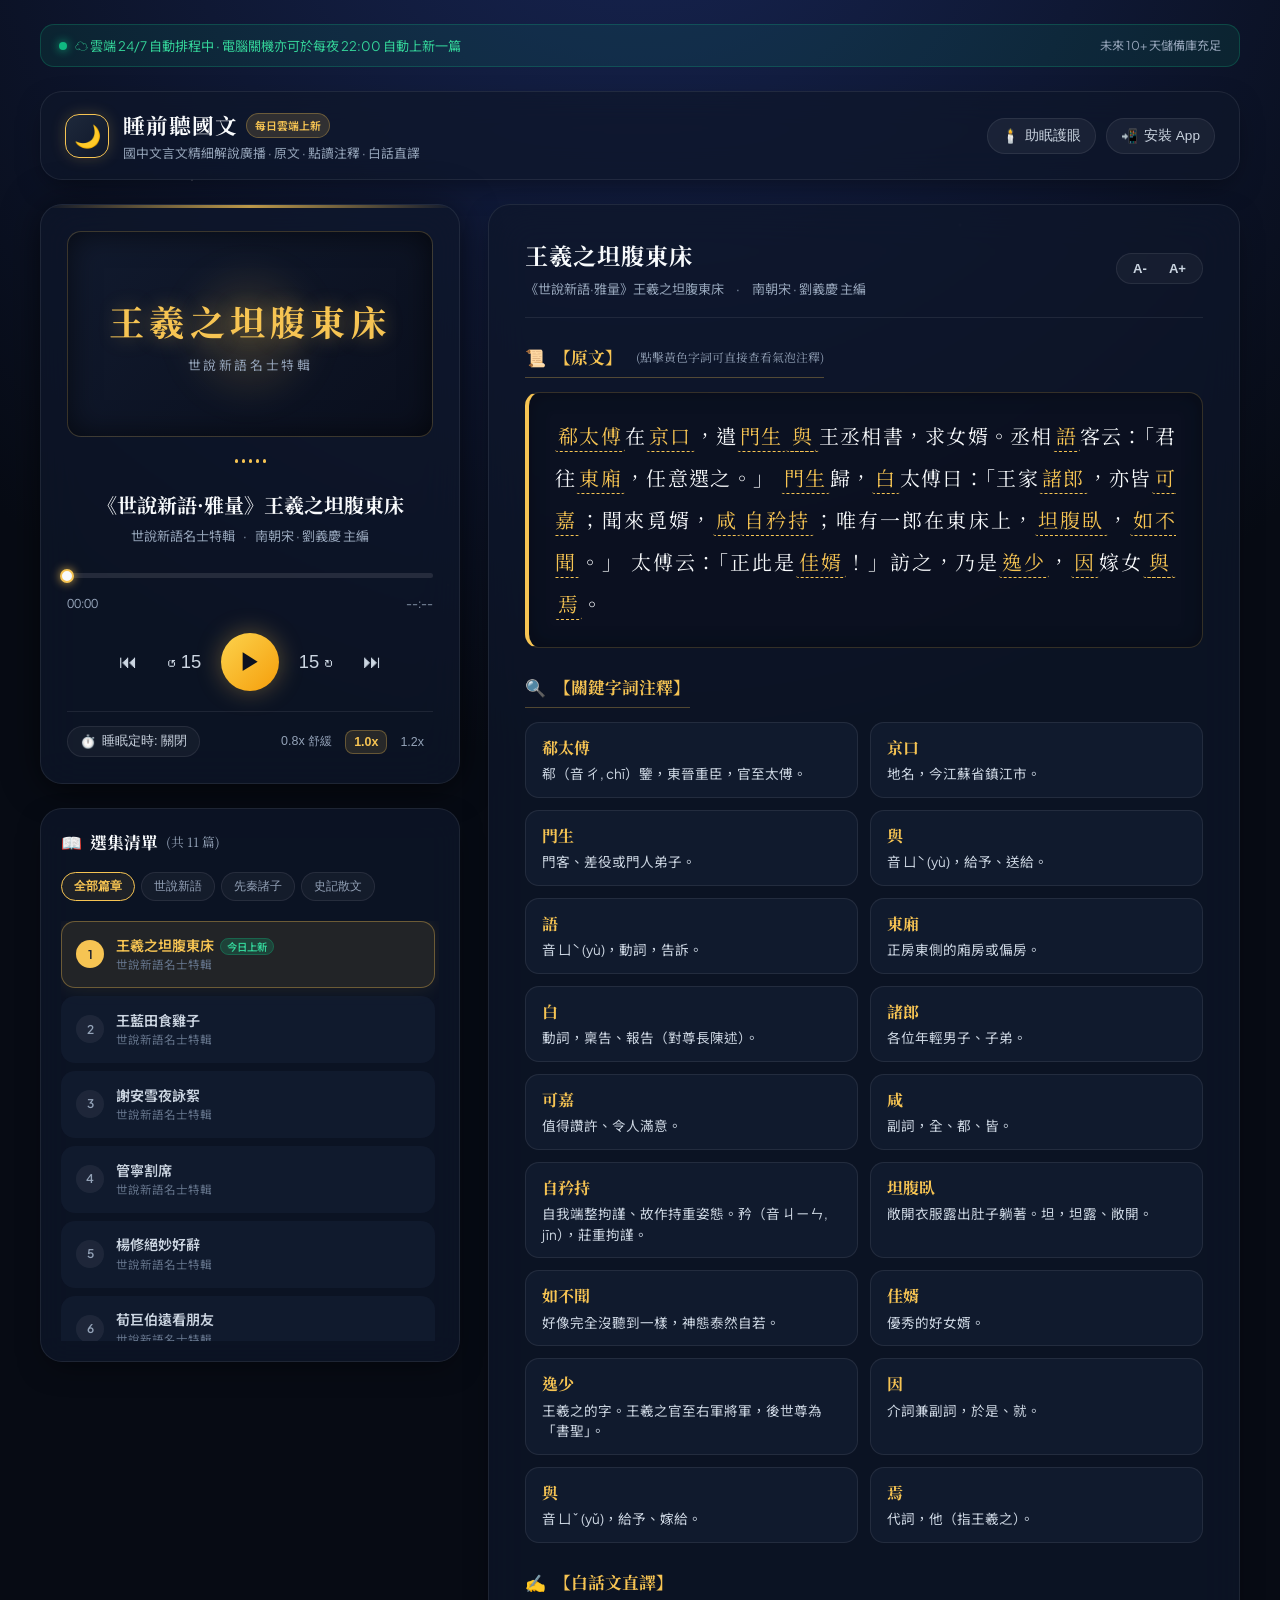
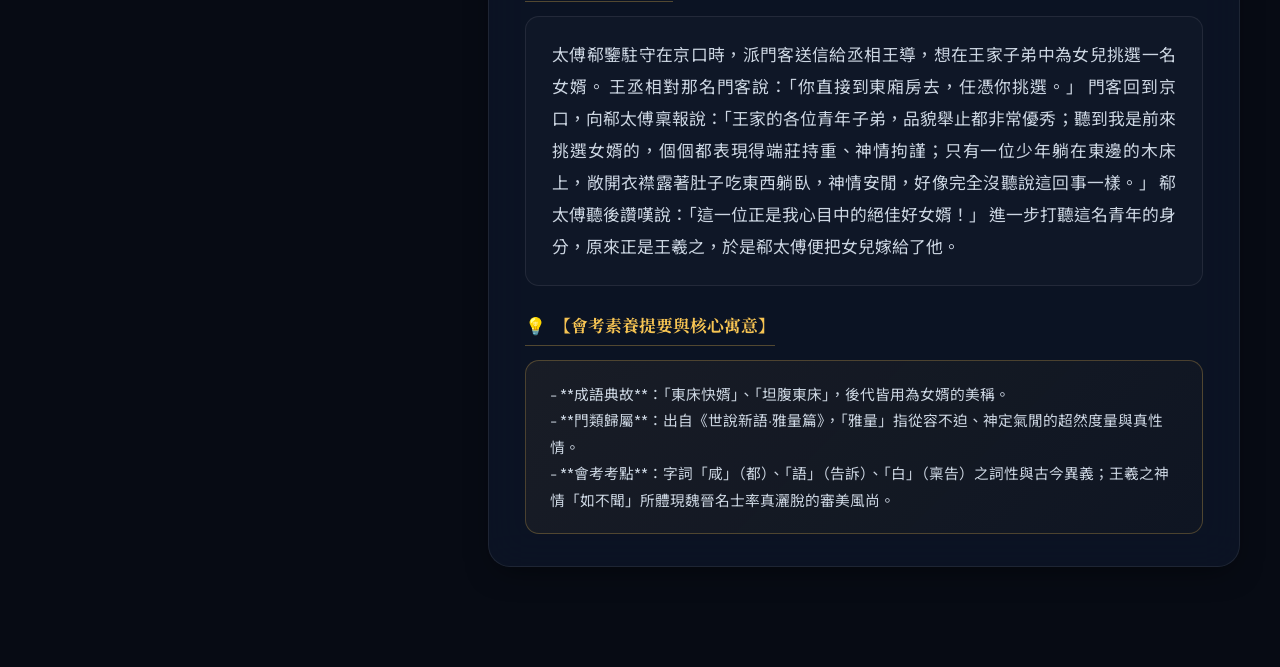
==== web/index.html @ 639557a7 "🌙 Initial release: 國中會考文言文睡眠廣播系統 (雲端每日自動更新 + 護眼網頁播放器)" ====
<!DOCTYPE html>
<html lang="zh-TW">
<head>
  <meta charset="UTF-8">
  <meta name="viewport" content="width=device-width, initial-scale=1.0, maximum-scale=1.0, user-scalable=no">
  <title>國中會考文言文睡眠廣播 | 每日雲端更新 · 逐篇白話直譯</title>
  <meta name="description" content="專為國中會考學生設計的文言文睡前聆聽平台，每日雲端定時自動上新一篇，逐篇客觀解讀世說新語與先秦諸子原文、字詞釋義與白話文直譯，具備睡眠定時器與夜間護眼模式。">
  
  <!-- PWA Manifest & Web App Meta -->
  <link rel="manifest" href="manifest.json">
  <meta name="theme-color" content="#070b14">
  <meta name="mobile-web-app-capable" content="yes">
  <meta name="apple-mobile-web-app-capable" content="yes">
  <meta name="apple-mobile-web-app-status-bar-style" content="black-translucent">
  <meta name="apple-mobile-web-app-title" content="睡前聽國文">
  <link rel="apple-touch-icon" href="assets/icon-192.png">

  <!-- 引入 Google Fonts (古典襯線思源宋體 + 現代清晰無襯線字體) -->
  <link rel="preconnect" href="https://fonts.googleapis.com">
  <link rel="preconnect" href="https://fonts.gstatic.com" crossorigin>
  <link href="https://fonts.googleapis.com/css2?family=Noto+Serif+TC:wght@500;700;900&family=Plus+Jakarta+Sans:wght@400;500;600;700&family=Noto+Sans+TC:wght@400;500;700&display=swap" rel="stylesheet">

  <link rel="stylesheet" href="styles.css">

  <!-- LINE 內嵌防呆與 Standalone 即刻判定腳本 -->
  <script>
    (function() {
      try {
        var ua = (navigator.userAgent || '').toLowerCase();
        if (ua.indexOf('line') > -1 && window.location.search.indexOf('openExternalBrowser=1') === -1) {
          var sep = window.location.href.indexOf('?') > -1 ? '&' : '?';
          window.location.href = window.location.href + sep + 'openExternalBrowser=1';
        }
        var isPWA = (window.matchMedia && (
                        window.matchMedia('(display-mode: standalone)').matches ||
                        window.matchMedia('(display-mode: fullscreen)').matches ||
                        window.matchMedia('(display-mode: minimal-ui)').matches
                    )) ||
                    window.navigator.standalone === true ||
                    window.location.search.indexOf('source=pwa') !== -1 ||
                    localStorage.getItem('sleep_classics_pwa_installed') === 'true';

        if (isPWA) {
          document.documentElement.classList.add('is-pwa-standalone');
        }
      } catch (e) {}

      // Service Worker 註冊與更新
      if ('serviceWorker' in navigator) {
        window.addEventListener('load', function() {
          navigator.serviceWorker.register('sw.js?v=101').then(function(reg) {
            if (typeof reg.update === 'function') reg.update();
          }).catch(function(err) {
            console.warn('SW register error:', err);
          });
        });
      }
    })();
  </script>
</head>
<body>

  <!-- 助眠星空背景微光 -->
  <div class="ambient-stars" id="ambientStars"></div>

  <!-- 主容器 -->
  <div class="app-container">
    
    <!-- 雲端排程自動更新狀態橫幅 -->
    <div class="cloud-status-banner">
      <div class="cloud-status-left">
        <span class="pulse-dot"></span>
        <span id="cloudStatusText">☁️ 雲端 24/7 自動排程中 · 電腦關機亦可於每夜 22:00 自動上新一篇</span>
      </div>
      <div class="cloud-status-right" id="cloudBufferText">
        未來 10+ 天儲備庫充足
      </div>
    </div>

    <!-- 頂部 Header -->
    <header class="header-bar">
      <div class="brand-wrapper">
        <div class="brand-icon">🌙</div>
        <div>
          <h1 class="brand-title">
            睡前聽國文
            <span class="brand-badge">每日雲端上新</span>
          </h1>
          <p class="brand-subtitle">國中文言文精細解說廣播 · 原文 · 點讀注釋 · 白話直譯</p>
        </div>
      </div>

      <div class="header-actions">
        <!-- OLED 純黑護眼模式切換 -->
        <button class="btn-action" id="btnToggleOled" title="開啟/關閉極致護眼睡眠模式（零藍光深邃黑）">
          <span id="oledIcon">🕯️</span>
          <span id="oledText">助眠護眼</span>
        </button>

        <!-- PWA 安裝按鈕 -->
        <button class="btn-action" id="btnInstallPwa" onclick="triggerPWAInstall()" title="安裝為手機/桌面 App">
          <span>📲</span>
          <span>安裝 App</span>
        </button>
      </div>
    </header>

    <!-- 主版面 Layout -->
    <main class="main-layout">

      <!-- 左側欄：核心播放器與篇章清單 -->
      <section class="left-panel">
        
        <!-- 播放器卡片 -->
        <div class="player-card" id="mainPlayerCard">
          <!-- 封面卡片 -->
          <div class="track-art-box">
            <div class="track-art-halo"></div>
            <div class="track-art-chinese" id="playerCoverText">世說新語</div>
            <div class="track-art-sub" id="playerCoverSub">CLASSICAL BROADCAST</div>
          </div>

          <!-- 音訊頻譜波形動畫 -->
          <div class="live-visualizer-bar" id="liveVisualizer">
            <div class="viz-stick"></div>
            <div class="viz-stick"></div>
            <div class="viz-stick"></div>
            <div class="viz-stick"></div>
            <div class="viz-stick"></div>
          </div>

          <!-- 曲目名稱與出處 -->
          <div class="track-info-header">
            <h2 class="track-current-title" id="playerTrackTitle">載入中...</h2>
            <div class="track-current-meta">
              <span id="playerTrackCategory">國中會考文言文</span>
              <span>·</span>
              <span id="playerTrackAuthor">經典解讀</span>
            </div>
          </div>

          <!-- 進度條 -->
          <div class="progress-container">
            <div class="progress-slider-wrapper" id="progressWrapper">
              <div class="progress-track">
                <div class="progress-fill" id="progressFill"></div>
              </div>
              <div class="progress-thumb" id="progressThumb"></div>
            </div>
            <div class="progress-time-row">
              <span id="timeCurrent">00:00</span>
              <span id="timeDuration">--:--</span>
            </div>
          </div>

          <!-- 播放控制按鈕 -->
          <div class="player-controls-row">
            <!-- 上一首 -->
            <button class="ctrl-btn" id="btnPrev" title="上一篇章">⏮</button>
            <!-- 快退 15 秒 -->
            <button class="ctrl-btn" id="btnRewind" title="倒退 15 秒">↺ 15</button>
            <!-- 播放 / 暫停 -->
            <button class="ctrl-btn btn-play-pause" id="btnPlayPause" title="播放 / 暫停">▶</button>
            <!-- 快進 15 秒 -->
            <button class="ctrl-btn" id="btnForward" title="前進 15 秒">15 ↻</button>
            <!-- 下一首 -->
            <button class="ctrl-btn" id="btnNext" title="下一篇章">⏭</button>
          </div>

          <!-- 輔助設定列：睡眠定時器與倍速切換 -->
          <div class="player-aux-bar">
            <!-- 睡眠定時器按鈕 -->
            <button class="timer-chip" id="btnOpenSleepTimer" title="設定睡眠自動關閉定時器">
              <span>⏱️</span>
              <span id="sleepTimerBadgeText">睡眠定時: 關閉</span>
            </button>

            <!-- 倍速切換 -->
            <div class="speed-selector-group">
              <button class="speed-btn" data-speed="0.8">0.8x 舒緩</button>
              <button class="speed-btn active" data-speed="1.0">1.0x</button>
              <button class="speed-btn" data-speed="1.2">1.2x</button>
            </div>
          </div>
        </div>

        <!-- 播放清單卡片 -->
        <div class="playlist-card">
          <div class="playlist-header">
            <h3 class="playlist-title">
              <span>📖</span>
              <span>選集清單</span>
              <span style="font-size: 0.8rem; color: var(--text-muted); font-weight: 400;" id="playlistCount"></span>
            </h3>
          </div>

          <!-- 分類標籤切換 -->
          <div class="category-tabs" id="categoryTabs">
            <button class="cat-tab active" data-category="ALL">全部篇章</button>
            <button class="cat-tab" data-category="世說新語名士特輯">世說新語</button>
            <button class="cat-tab" data-category="諸子哲理與寓言特輯">先秦諸子</button>
            <button class="cat-tab" data-category="史記與經典散文特輯">史記散文</button>
          </div>

          <!-- 清單內容列表 -->
          <div class="playlist-items" id="playlistItems">
            <!-- 由 JavaScript 動態渲染 -->
          </div>
        </div>

      </section>

      <!-- 右側欄：文言文圖文對照與逐篇解析區 -->
      <section class="right-panel">
        
        <article class="reading-card">
          <!-- 閱讀工具列 -->
          <div class="reading-toolbar">
            <div class="reading-title-group">
              <h2 class="reading-chapter-title" id="readingChapterTitle">王羲之坦腹東床</h2>
              <div class="reading-chapter-meta">
                <span id="readingChapterSource">《世說新語·雅量》</span>
                <span>·</span>
                <span id="readingChapterAuthor">劉義慶 主編</span>
              </div>
            </div>

            <!-- 字體縮放按鈕 -->
            <div class="font-size-controls">
              <button class="btn-font" id="btnFontDec" title="縮小字體">A-</button>
              <button class="btn-font" id="btnFontInc" title="放大字體">A+</button>
            </div>
          </div>

          <!-- 內容區 1：原文 (古典大字排版 + 點詞即時浮動注釋) -->
          <div class="section-block">
            <div class="section-label">
              <span>📜</span>
              <span>【原文】</span>
              <small style="font-size: 0.74rem; color: var(--text-muted); margin-left: 6px; font-weight: normal;">(點擊黃色字詞可直接查看氣泡注釋)</small>
            </div>
            <div class="original-box" id="originalBoxContainer">
              <p class="original-text-content" id="readingOriginalText">
                載入原文中...
              </p>
              <!-- 懸浮注釋氣泡 -->
              <div class="word-popover" id="wordPopover">
                <div class="popover-term" id="popoverTerm">詞彙</div>
                <div class="popover-note" id="popoverNote">釋義載入中...</div>
              </div>
            </div>
          </div>

          <!-- 內容區 2：關鍵字詞注釋 (卡片網格) -->
          <div class="section-block">
            <div class="section-label">
              <span>🔍</span>
              <span>【關鍵字詞注釋】</span>
            </div>
            <div class="vocab-grid" id="readingVocabGrid">
              <!-- 由 JavaScript 動態生成注釋卡片 -->
            </div>
          </div>

          <!-- 內容區 3：白話文直譯 -->
          <div class="section-block">
            <div class="section-label">
              <span>✍️</span>
              <span>【白話文直譯】</span>
            </div>
            <div class="translation-box">
              <p class="translation-text" id="readingTranslationText">
                載入直譯中...
              </p>
            </div>
          </div>

          <!-- 內容區 4：會考素養提要與核心寓意 -->
          <div class="section-block">
            <div class="section-label">
              <span>💡</span>
              <span>【會考素養提要與核心寓意】</span>
            </div>
            <div class="exam-points-box">
              <p class="exam-points-text" id="readingExamPointsText">
                載入會考要點中...
              </p>
            </div>
          </div>

        </article>

      </section>

    </main>

  </div>

  <!-- 睡眠定時器彈窗 (Sleep Timer Modal) -->
  <div class="modal-overlay" id="sleepTimerModal">
    <div class="modal-dialog">
      <div class="modal-header">
        <h3 class="modal-title">
          <span>🌙</span>
          <span>睡眠關閉定時器</span>
        </h3>
        <button class="modal-close" id="btnCloseSleepTimer">✕</button>
      </div>

      <div class="timer-fade-tip">
        <span>✨</span>
        <span>智慧漸弱：倒數最後 30 秒自動緩慢淡出音量，溫柔伴您入眠不驚醒。</span>
      </div>

      <div class="timer-options-grid">
        <button class="timer-opt-btn" data-minutes="15">
          <span>15 分鐘</span>
          <small style="color: var(--text-muted);">小憩微放鬆</small>
        </button>
        <button class="timer-opt-btn" data-minutes="30">
          <span>30 分鐘</span>
          <small style="color: var(--text-muted);">睡前黃金期</small>
        </button>
        <button class="timer-opt-btn" data-minutes="45">
          <span>45 分鐘</span>
          <small style="color: var(--text-muted);">深度沉浸聽</small>
        </button>
        <button class="timer-opt-btn" data-minutes="60">
          <span>60 分鐘</span>
          <small style="color: var(--text-muted);">整夜安穩眠</small>
        </button>
        <button class="timer-opt-btn" data-minutes="end_of_track" style="grid-column: span 2;">
          <span>播完當前篇章後停止</span>
          <small style="color: var(--text-muted);">聽完本篇自動關閉</small>
        </button>
        <button class="timer-opt-btn" data-minutes="off" style="grid-column: span 2; background: rgba(239, 68, 68, 0.1); border-color: rgba(239, 68, 68, 0.3); color: #f87171;">
          <span>關閉定時器</span>
        </button>
      </div>
    </div>
  </div>

  <!-- 音訊實例 (Audio Engine: preload="none" 節省手機記憶體，點擊時純連網串流) -->
  <audio id="audioEngine" preload="none"></audio>

  <!-- 應用程式邏輯腳本 -->
  <script src="app.js"></script>

</body>
</html>
---- web/styles.css ----
/* ==========================================================================
   國中會考文言文睡眠廣播 - 極致護眼暗夜美學 (Celestial Night Design System)
   聯合 UI / UX 設計師精雕細琢版本：
   - 專為床頭睡前場景優化 (零藍光干擾、超低記憶體佔用、柔和微光)
   - 點詞即時浮動注釋氣泡 (Interactive Word Popover)
   - 動態音訊頻譜波形 (Equalizer Spectrum)
   - 智慧睡眠漸弱控制 (30s Gentle Audio Fade-out)
   ========================================================================== */

:root {
  /* 核心色譜：深邃午夜、靜謐月光金、琥珀柔光 */
  --bg-primary: #070b14;
  --bg-gradient: radial-gradient(circle at 50% -20%, #172554 0%, #070b14 75%);
  --surface-glass: rgba(15, 23, 42, 0.72);
  --surface-card: rgba(22, 33, 56, 0.55);
  --surface-card-hover: rgba(30, 45, 76, 0.75);
  --surface-highlight: rgba(246, 196, 83, 0.08);

  --border-glass: rgba(255, 255, 255, 0.08);
  --border-focus: rgba(246, 196, 83, 0.45);
  
  --accent-gold: #f6c453;
  --accent-gold-hover: #fde047;
  --accent-gold-glow: rgba(246, 196, 83, 0.35);
  --accent-amber: #f59e0b;
  --accent-emerald: #10b981;
  --accent-cyan: #38bdf8;
  
  --text-main: #f8fafc;
  --text-secondary: #cbd5e1;
  --text-muted: #94a3b8;
  --text-dark: #64748b;

  --font-serif: "Noto Serif TC", "Source Han Serif TC", "Songti SC", serif;
  --font-sans: "Plus Jakarta Sans", "Noto Sans TC", system-ui, -apple-system, sans-serif;

  --radius-sm: 8px;
  --radius-md: 14px;
  --radius-lg: 22px;
  --radius-full: 9999px;
  
  --shadow-glow: 0 0 35px rgba(246, 196, 83, 0.2);
  --shadow-card: 0 10px 30px -10px rgba(0, 0, 0, 0.55);
  --transition-smooth: all 0.28s cubic-bezier(0.4, 0, 0.2, 1);
}

/* OLED 極致深邃睡眠暗屏模式 (純黑+微光琥珀，零藍光干擾) */
html.oled-mode {
  --bg-primary: #000000 !important;
  --bg-gradient: #000000 !important;
  --surface-glass: #090909 !important;
  --surface-card: #0d0d0d !important;
  --surface-card-hover: #141414 !important;
  --surface-highlight: rgba(217, 119, 6, 0.12) !important;
  --border-glass: #181818 !important;
  --border-focus: rgba(217, 119, 6, 0.5) !important;
  --accent-gold: #d97706 !important;
  --accent-gold-hover: #b45309 !important;
  --accent-gold-glow: rgba(217, 119, 6, 0.25) !important;
  --text-main: #e2a855 !important;
  --text-secondary: #a37233 !important;
  --text-muted: #785223 !important;
  --text-dark: #4a3417 !important;
  filter: contrast(0.92) brightness(0.85);
}

/* Reset & 基礎設定 */
*, *::before, *::after {
  box-sizing: border-box;
  margin: 0;
  padding: 0;
  -webkit-tap-highlight-color: transparent;
}

body {
  background-color: var(--bg-primary);
  background-image: var(--bg-gradient);
  background-attachment: fixed;
  color: var(--text-secondary);
  font-family: var(--font-sans);
  line-height: 1.6;
  min-height: 100vh;
  overflow-x: hidden;
  position: relative;
  transition: background 0.5s ease, color 0.5s ease;
}

/* 助眠星空微光動態背景 */
.ambient-stars {
  position: fixed;
  inset: 0;
  pointer-events: none;
  z-index: 0;
  background-image: 
    radial-gradient(1.5px 1.5px at 15% 20%, rgba(255, 255, 255, 0.45), transparent),
    radial-gradient(1px 1px at 35% 65%, rgba(246, 196, 83, 0.5), transparent),
    radial-gradient(2px 2px at 75% 25%, rgba(255, 255, 255, 0.55), transparent),
    radial-gradient(1.5px 1.5px at 85% 75%, rgba(56, 189, 248, 0.4), transparent),
    radial-gradient(1px 1px at 50% 40%, rgba(255, 255, 255, 0.3), transparent);
  opacity: 0.75;
  animation: starTwinkle 8s ease-in-out infinite alternate;
}

@keyframes starTwinkle {
  0% { opacity: 0.5; transform: scale(1); }
  50% { opacity: 0.85; transform: scale(1.02); }
  100% { opacity: 0.6; transform: scale(0.99); }
}

/* 應用主容器 */
.app-container {
  position: relative;
  z-index: 1;
  max-width: 1240px;
  margin: 0 auto;
  padding: 24px 20px 100px;
  display: flex;
  flex-direction: column;
  gap: 24px;
}

/* 雲端自動更新狀態橫幅 */
.cloud-status-banner {
  display: flex;
  align-items: center;
  justify-content: space-between;
  padding: 10px 18px;
  background: rgba(16, 185, 129, 0.1);
  border: 1px solid rgba(16, 185, 129, 0.25);
  border-radius: var(--radius-md);
  font-size: 0.82rem;
  color: #34d399;
}

.cloud-status-left {
  display: flex;
  align-items: center;
  gap: 8px;
}

.pulse-dot {
  width: 8px;
  height: 8px;
  border-radius: 50%;
  background: #10b981;
  box-shadow: 0 0 10px #10b981;
  animation: pulseDot 2s infinite;
}

@keyframes pulseDot {
  0%, 100% { opacity: 1; transform: scale(1); }
  50% { opacity: 0.4; transform: scale(0.85); }
}

.cloud-status-right {
  font-size: 0.76rem;
  color: var(--text-muted);
}

/* 頂部導航欄 (Header) */
.header-bar {
  display: flex;
  align-items: center;
  justify-content: space-between;
  padding: 16px 24px;
  background: var(--surface-glass);
  backdrop-filter: blur(16px);
  -webkit-backdrop-filter: blur(16px);
  border: 1px solid var(--border-glass);
  border-radius: var(--radius-lg);
  box-shadow: var(--shadow-card);
}

.brand-wrapper {
  display: flex;
  align-items: center;
  gap: 14px;
}

.brand-icon {
  width: 44px;
  height: 44px;
  border-radius: var(--radius-md);
  background: linear-gradient(135deg, #1e293b, #0f172a);
  border: 1.5px solid var(--accent-gold);
  display: flex;
  align-items: center;
  justify-content: center;
  color: var(--accent-gold);
  font-size: 22px;
  box-shadow: 0 0 15px rgba(246, 196, 83, 0.2);
}

.brand-title {
  font-family: var(--font-serif);
  font-size: 1.35rem;
  font-weight: 700;
  color: var(--text-main);
  letter-spacing: 0.05em;
  display: flex;
  align-items: center;
  gap: 8px;
}

.brand-badge {
  font-size: 0.68rem;
  padding: 3px 8px;
  background: rgba(246, 196, 83, 0.15);
  border: 1px solid rgba(246, 196, 83, 0.3);
  color: var(--accent-gold);
  border-radius: var(--radius-full);
  font-family: var(--font-sans);
  font-weight: 600;
  letter-spacing: 0;
}

.brand-subtitle {
  font-size: 0.8rem;
  color: var(--text-muted);
}

.header-actions {
  display: flex;
  align-items: center;
  gap: 10px;
}

/* 通用按鈕樣式 */
.btn-action {
  background: rgba(255, 255, 255, 0.05);
  border: 1px solid var(--border-glass);
  color: var(--text-secondary);
  padding: 8px 14px;
  border-radius: var(--radius-full);
  font-size: 0.85rem;
  cursor: pointer;
  display: inline-flex;
  align-items: center;
  gap: 6px;
  transition: var(--transition-smooth);
}

.btn-action:hover {
  background: rgba(255, 255, 255, 0.1);
  color: var(--text-main);
  border-color: var(--border-focus);
}

.btn-action.active {
  background: var(--surface-highlight);
  border-color: var(--accent-gold);
  color: var(--accent-gold);
}

/* ==========================================================================
   主要版面結構 (Grid Layout)
   ========================================================================== */
.main-layout {
  display: grid;
  grid-template-columns: 420px 1fr;
  gap: 28px;
  align-items: start;
}

@media (max-width: 980px) {
  .main-layout {
    grid-template-columns: 1fr;
  }
}

/* 左側欄：播放器與清單控制器 */
.left-panel {
  display: flex;
  flex-direction: column;
  gap: 24px;
  position: sticky;
  top: 24px;
}

/* ==========================================================================
   核心播放器卡片 (Player Card)
   ========================================================================== */
.player-card {
  background: var(--surface-glass);
  backdrop-filter: blur(20px);
  -webkit-backdrop-filter: blur(20px);
  border: 1px solid var(--border-glass);
  border-radius: var(--radius-lg);
  padding: 26px;
  box-shadow: var(--shadow-card), 0 0 40px rgba(0, 0, 0, 0.4);
  display: flex;
  flex-direction: column;
  gap: 20px;
  position: relative;
  overflow: hidden;
}

.player-card::before {
  content: "";
  position: absolute;
  top: 0;
  left: 0;
  right: 0;
  height: 3px;
  background: linear-gradient(90deg, transparent, var(--accent-gold), transparent);
  opacity: 0.75;
}

/* 專輯封面 / 篇章古典印章展現 */
.track-art-box {
  width: 100%;
  aspect-ratio: 16 / 9;
  border-radius: var(--radius-md);
  background: linear-gradient(135deg, #111a2e, #0a0f1d);
  border: 1px solid rgba(246, 196, 83, 0.2);
  display: flex;
  flex-direction: column;
  align-items: center;
  justify-content: center;
  position: relative;
  overflow: hidden;
  box-shadow: inset 0 0 30px rgba(0, 0, 0, 0.6);
}

.track-art-chinese {
  font-family: var(--font-serif);
  font-size: 2.2rem;
  font-weight: 700;
  color: var(--accent-gold);
  letter-spacing: 0.15em;
  text-shadow: 0 0 20px rgba(246, 196, 83, 0.4);
  z-index: 2;
  transition: transform 0.4s ease;
}

.track-art-sub {
  font-size: 0.8rem;
  color: var(--text-muted);
  letter-spacing: 0.2em;
  margin-top: 6px;
  z-index: 2;
}

.track-art-halo {
  position: absolute;
  width: 150px;
  height: 150px;
  border-radius: 50%;
  background: radial-gradient(circle, rgba(246, 196, 83, 0.2) 0%, transparent 70%);
  filter: blur(15px);
  z-index: 1;
  animation: pulseGlow 4s ease-in-out infinite alternate;
}

@keyframes pulseGlow {
  0% { transform: scale(0.9); opacity: 0.4; }
  100% { transform: scale(1.3); opacity: 0.8; }
}

/* 篇章即時音訊頻譜條 (Equalizer Waves) */
.live-visualizer-bar {
  display: flex;
  align-items: center;
  justify-content: center;
  gap: 4px;
  height: 20px;
  margin-top: -6px;
}

.viz-stick {
  width: 3px;
  background: var(--accent-gold);
  border-radius: 2px;
  height: 4px;
  transition: height 0.15s ease;
}

.is-playing .viz-stick:nth-child(1) { animation: vizDance 0.8s infinite alternate 0.1s; }
.is-playing .viz-stick:nth-child(2) { animation: vizDance 0.6s infinite alternate 0.3s; }
.is-playing .viz-stick:nth-child(3) { animation: vizDance 0.9s infinite alternate 0.2s; }
.is-playing .viz-stick:nth-child(4) { animation: vizDance 0.7s infinite alternate 0.4s; }
.is-playing .viz-stick:nth-child(5) { animation: vizDance 1.0s infinite alternate 0.15s; }

@keyframes vizDance {
  0% { height: 4px; }
  100% { height: 18px; }
}

/* 曲目資訊 */
.track-info-header {
  text-align: center;
}

.track-current-title {
  font-family: var(--font-serif);
  font-size: 1.25rem;
  font-weight: 700;
  color: var(--text-main);
  line-height: 1.4;
  margin-bottom: 6px;
}

.track-current-meta {
  font-size: 0.82rem;
  color: var(--text-muted);
  display: flex;
  align-items: center;
  justify-content: center;
  gap: 8px;
}

/* 進度條與時間 */
.progress-container {
  display: flex;
  flex-direction: column;
  gap: 8px;
}

.progress-slider-wrapper {
  position: relative;
  width: 100%;
  height: 20px;
  display: flex;
  align-items: center;
  cursor: pointer;
}

.progress-track {
  width: 100%;
  height: 5px;
  background: rgba(255, 255, 255, 0.1);
  border-radius: var(--radius-full);
  position: relative;
  overflow: hidden;
}

.progress-fill {
  position: absolute;
  left: 0;
  top: 0;
  bottom: 0;
  width: 0%;
  background: linear-gradient(90deg, #eab308, var(--accent-gold));
  border-radius: var(--radius-full);
  box-shadow: 0 0 10px rgba(246, 196, 83, 0.5);
  transition: width 0.1s linear;
}

.progress-thumb {
  position: absolute;
  top: 50%;
  left: 0%;
  width: 14px;
  height: 14px;
  border-radius: 50%;
  background: var(--text-main);
  border: 2px solid var(--accent-gold);
  transform: translate(-50%, -50%);
  box-shadow: 0 0 10px rgba(246, 196, 83, 0.8);
  pointer-events: none;
  transition: left 0.1s linear;
}

.progress-time-row {
  display: flex;
  justify-content: space-between;
  font-size: 0.76rem;
  color: var(--text-muted);
  font-variant-numeric: tabular-nums;
}

/* 核心控制器按鈕區 */
.player-controls-row {
  display: flex;
  align-items: center;
  justify-content: center;
  gap: 18px;
}

.ctrl-btn {
  background: transparent;
  border: none;
  color: var(--text-secondary);
  font-size: 1.15rem;
  cursor: pointer;
  display: flex;
  align-items: center;
  justify-content: center;
  width: 38px;
  height: 38px;
  border-radius: 50%;
  transition: var(--transition-smooth);
}

.ctrl-btn:hover {
  color: var(--text-main);
  background: rgba(255, 255, 255, 0.08);
}

.btn-play-pause {
  width: 58px;
  height: 58px;
  border-radius: 50%;
  background: linear-gradient(135deg, #fcd34d, #f59e0b);
  color: #0b1120 !important;
  font-size: 1.45rem;
  box-shadow: 0 0 25px rgba(246, 196, 83, 0.35);
  transition: var(--transition-smooth);
}

.btn-play-pause:hover {
  transform: scale(1.06);
  box-shadow: 0 0 35px rgba(246, 196, 83, 0.55);
}

.btn-play-pause:active {
  transform: scale(0.96);
}

/* 輔助控制列：睡眠定時器 & 倍速設定 */
.player-aux-bar {
  display: flex;
  align-items: center;
  justify-content: space-between;
  padding-top: 14px;
  border-top: 1px solid var(--border-glass);
}

.timer-chip {
  display: inline-flex;
  align-items: center;
  gap: 6px;
  padding: 6px 12px;
  border-radius: var(--radius-full);
  background: rgba(255, 255, 255, 0.04);
  border: 1px solid var(--border-glass);
  font-size: 0.8rem;
  color: var(--text-secondary);
  cursor: pointer;
  transition: var(--transition-smooth);
}

.timer-chip:hover {
  background: rgba(246, 196, 83, 0.1);
  border-color: var(--accent-gold);
  color: var(--accent-gold);
}

.timer-chip.active {
  background: rgba(246, 196, 83, 0.18);
  border-color: var(--accent-gold);
  color: var(--accent-gold);
  font-weight: 600;
  box-shadow: 0 0 15px rgba(246, 196, 83, 0.25);
}

.speed-selector-group {
  display: flex;
  align-items: center;
  gap: 4px;
}

.speed-btn {
  background: transparent;
  border: 1px solid transparent;
  color: var(--text-muted);
  font-size: 0.78rem;
  padding: 4px 8px;
  border-radius: var(--radius-sm);
  cursor: pointer;
  transition: var(--transition-smooth);
}

.speed-btn:hover {
  color: var(--text-main);
  background: rgba(255, 255, 255, 0.06);
}

.speed-btn.active {
  color: var(--accent-gold);
  background: rgba(246, 196, 83, 0.12);
  border-color: rgba(246, 196, 83, 0.3);
  font-weight: 600;
}

/* ==========================================================================
   播放清單卡片 (Playlist Card)
   ========================================================================== */
.playlist-card {
  background: var(--surface-glass);
  backdrop-filter: blur(16px);
  -webkit-backdrop-filter: blur(16px);
  border: 1px solid var(--border-glass);
  border-radius: var(--radius-lg);
  padding: 20px;
  box-shadow: var(--shadow-card);
  display: flex;
  flex-direction: column;
  gap: 16px;
}

.playlist-header {
  display: flex;
  align-items: center;
  justify-content: space-between;
}

.playlist-title {
  font-family: var(--font-serif);
  font-size: 1.05rem;
  font-weight: 700;
  color: var(--text-main);
  display: flex;
  align-items: center;
  gap: 8px;
}

.category-tabs {
  display: flex;
  gap: 6px;
  overflow-x: auto;
  padding-bottom: 4px;
}

.cat-tab {
  padding: 5px 12px;
  border-radius: var(--radius-full);
  background: rgba(255, 255, 255, 0.04);
  border: 1px solid var(--border-glass);
  color: var(--text-muted);
  font-size: 0.76rem;
  cursor: pointer;
  white-space: nowrap;
  transition: var(--transition-smooth);
}

.cat-tab:hover {
  color: var(--text-secondary);
  background: rgba(255, 255, 255, 0.08);
}

.cat-tab.active {
  background: var(--surface-highlight);
  border-color: var(--accent-gold);
  color: var(--accent-gold);
  font-weight: 600;
}

.playlist-items {
  display: flex;
  flex-direction: column;
  gap: 8px;
  max-height: 420px;
  overflow-y: auto;
  padding-right: 4px;
}

/* 滾動條美化 */
.playlist-items::-webkit-scrollbar,
.reading-content::-webkit-scrollbar {
  width: 5px;
}
.playlist-items::-webkit-scrollbar-thumb,
.reading-content::-webkit-scrollbar-thumb {
  background: rgba(255, 255, 255, 0.15);
  border-radius: var(--radius-full);
}

.playlist-item {
  display: flex;
  align-items: center;
  justify-content: space-between;
  padding: 12px 14px;
  border-radius: var(--radius-md);
  background: var(--surface-card);
  border: 1px solid transparent;
  cursor: pointer;
  transition: var(--transition-smooth);
}

.playlist-item:hover {
  background: var(--surface-card-hover);
  border-color: rgba(255, 255, 255, 0.1);
  transform: translateX(3px);
}

.playlist-item.active {
  background: rgba(246, 196, 83, 0.1);
  border-color: rgba(246, 196, 83, 0.35);
  box-shadow: 0 0 20px rgba(246, 196, 83, 0.1);
}

.item-left {
  display: flex;
  align-items: center;
  gap: 12px;
  min-width: 0;
}

.item-badge {
  width: 28px;
  height: 28px;
  border-radius: 50%;
  background: rgba(255, 255, 255, 0.06);
  display: flex;
  align-items: center;
  justify-content: center;
  font-size: 0.75rem;
  font-weight: 600;
  color: var(--text-muted);
  flex-shrink: 0;
}

.playlist-item.active .item-badge {
  background: var(--accent-gold);
  color: #0f172a;
}

.item-meta {
  display: flex;
  flex-direction: column;
  min-width: 0;
}

.item-title {
  font-size: 0.88rem;
  font-weight: 600;
  color: var(--text-secondary);
  white-space: nowrap;
  overflow: hidden;
  text-overflow: ellipsis;
}

.playlist-item.active .item-title {
  color: var(--accent-gold);
}

.item-sub {
  font-size: 0.72rem;
  color: var(--text-dark);
}

.item-playing-indicator {
  display: none;
  gap: 2px;
  align-items: flex-end;
  height: 14px;
}

.playlist-item.active.is-playing .item-playing-indicator {
  display: flex;
}

.bar {
  width: 2.5px;
  background: var(--accent-gold);
  border-radius: 2px;
  animation: equalize 1s ease-in-out infinite alternate;
}
.bar:nth-child(1) { height: 60%; animation-delay: 0.1s; }
.bar:nth-child(2) { height: 100%; animation-delay: 0.3s; }
.bar:nth-child(3) { height: 40%; animation-delay: 0.2s; }

@keyframes equalize {
  0% { height: 25%; }
  100% { height: 100%; }
}

/* ==========================================================================
   右側欄：文言文圖文對照與沈浸閱讀區 (Reading Area)
   ========================================================================== */
.right-panel {
  display: flex;
  flex-direction: column;
  gap: 20px;
}

.reading-card {
  background: var(--surface-glass);
  backdrop-filter: blur(20px);
  -webkit-backdrop-filter: blur(20px);
  border: 1px solid var(--border-glass);
  border-radius: var(--radius-lg);
  padding: 32px 36px;
  box-shadow: var(--shadow-card);
  min-height: 600px;
  display: flex;
  flex-direction: column;
  gap: 26px;
  position: relative;
}

/* 閱讀工具列 */
.reading-toolbar {
  display: flex;
  align-items: center;
  justify-content: space-between;
  padding-bottom: 18px;
  border-bottom: 1px solid var(--border-glass);
}

.reading-title-group {
  display: flex;
  flex-direction: column;
  gap: 4px;
}

.reading-chapter-title {
  font-family: var(--font-serif);
  font-size: 1.45rem;
  font-weight: 700;
  color: var(--text-main);
  letter-spacing: 0.04em;
}

.reading-chapter-meta {
  font-size: 0.82rem;
  color: var(--text-muted);
  display: flex;
  align-items: center;
  gap: 12px;
}

.font-size-controls {
  display: flex;
  align-items: center;
  gap: 6px;
  background: rgba(255, 255, 255, 0.04);
  padding: 4px 8px;
  border-radius: var(--radius-full);
  border: 1px solid var(--border-glass);
}

.btn-font {
  background: transparent;
  border: none;
  color: var(--text-secondary);
  font-size: 0.82rem;
  font-weight: 600;
  padding: 3px 8px;
  border-radius: var(--radius-sm);
  cursor: pointer;
  transition: var(--transition-smooth);
}

.btn-font:hover {
  color: var(--accent-gold);
  background: rgba(255, 255, 255, 0.08);
}

/* 內容區塊 */
.section-block {
  display: flex;
  flex-direction: column;
  gap: 14px;
}

.section-label {
  font-family: var(--font-serif);
  font-size: 1.05rem;
  font-weight: 700;
  color: var(--accent-gold);
  display: inline-flex;
  align-items: center;
  gap: 8px;
  padding-bottom: 6px;
  border-bottom: 1.5px solid rgba(246, 196, 83, 0.3);
  width: fit-content;
}

/* 原文古雅展示 */
.original-box {
  background: rgba(10, 16, 29, 0.6);
  border: 1px solid rgba(246, 196, 83, 0.18);
  border-left: 4px solid var(--accent-gold);
  border-radius: var(--radius-md);
  padding: 22px 26px;
  box-shadow: inset 0 0 20px rgba(0, 0, 0, 0.3);
  position: relative;
}

.original-text-content {
  font-family: var(--font-serif);
  font-size: 1.25rem;
  line-height: 2.1;
  color: var(--text-main);
  letter-spacing: 0.06em;
  text-align: justify;
}

/* 關鍵字詞點擊高亮 */
.kw-term {
  color: var(--accent-gold);
  border-bottom: 1.5px dashed var(--accent-gold);
  cursor: pointer;
  padding: 1px 3px;
  border-radius: 3px;
  transition: var(--transition-smooth);
}

.kw-term:hover {
  background: rgba(246, 196, 83, 0.25);
}

/* 點詞即時浮動注釋氣泡 (Word Popover) */
.word-popover {
  position: absolute;
  background: #111c33;
  border: 1px solid var(--accent-gold);
  border-radius: var(--radius-md);
  padding: 12px 16px;
  box-shadow: 0 10px 25px rgba(0, 0, 0, 0.7), 0 0 20px rgba(246, 196, 83, 0.25);
  color: var(--text-main);
  font-size: 0.86rem;
  max-width: 320px;
  z-index: 100;
  pointer-events: auto;
  opacity: 0;
  transform: translateY(6px);
  transition: opacity 0.2s ease, transform 0.2s ease;
}

.word-popover.show {
  opacity: 1;
  transform: translateY(0);
}

.popover-term {
  font-family: var(--font-serif);
  font-size: 1rem;
  font-weight: 700;
  color: var(--accent-gold);
  margin-bottom: 4px;
}

.popover-note {
  font-size: 0.82rem;
  line-height: 1.5;
  color: var(--text-secondary);
}

/* 關鍵字詞卡片網格 */
.vocab-grid {
  display: grid;
  grid-template-columns: repeat(auto-fill, minmax(260px, 1fr));
  gap: 12px;
}

.vocab-card {
  background: var(--surface-card);
  border: 1px solid var(--border-glass);
  border-radius: var(--radius-md);
  padding: 12px 16px;
  display: flex;
  flex-direction: column;
  gap: 4px;
  transition: var(--transition-smooth);
}

.vocab-card:hover {
  background: var(--surface-card-hover);
  border-color: rgba(246, 196, 83, 0.3);
  transform: translateY(-2px);
}

.vocab-term-row {
  display: flex;
  align-items: center;
  gap: 8px;
}

.vocab-term {
  font-family: var(--font-serif);
  font-size: 1rem;
  font-weight: 700;
  color: var(--accent-gold);
}

.vocab-note {
  font-size: 0.85rem;
  color: var(--text-secondary);
  line-height: 1.5;
}

/* 白話文直譯 */
.translation-box {
  background: rgba(255, 255, 255, 0.02);
  border: 1px solid var(--border-glass);
  border-radius: var(--radius-md);
  padding: 22px 26px;
}

.translation-text {
  font-size: 1.05rem;
  line-height: 1.9;
  color: var(--text-secondary);
  text-align: justify;
}

/* 會考核心素養提要 */
.exam-points-box {
  background: linear-gradient(135deg, rgba(246, 196, 83, 0.06), rgba(245, 158, 11, 0.02));
  border: 1px solid rgba(246, 196, 83, 0.25);
  border-radius: var(--radius-md);
  padding: 20px 24px;
}

.exam-points-text {
  font-size: 0.92rem;
  line-height: 1.8;
  color: var(--text-secondary);
  white-space: pre-line;
}

/* ==========================================================================
   睡眠定時器彈窗 (Sleep Timer Modal)
   ========================================================================== */
.modal-overlay {
  position: fixed;
  inset: 0;
  background: rgba(0, 0, 0, 0.75);
  backdrop-filter: blur(8px);
  -webkit-backdrop-filter: blur(8px);
  display: flex;
  align-items: center;
  justify-content: center;
  z-index: 1000;
  opacity: 0;
  pointer-events: none;
  transition: opacity 0.3s ease;
}

.modal-overlay.open {
  opacity: 1;
  pointer-events: auto;
}

.modal-dialog {
  background: #0f172a;
  border: 1px solid rgba(246, 196, 83, 0.3);
  border-radius: var(--radius-lg);
  padding: 28px;
  width: 90%;
  max-width: 420px;
  box-shadow: 0 20px 50px rgba(0, 0, 0, 0.8), 0 0 30px rgba(246, 196, 83, 0.15);
  display: flex;
  flex-direction: column;
  gap: 20px;
  transform: translateY(20px);
  transition: transform 0.3s ease;
}

.modal-overlay.open .modal-dialog {
  transform: translateY(0);
}

.modal-header {
  display: flex;
  align-items: center;
  justify-content: space-between;
}

.modal-title {
  font-family: var(--font-serif);
  font-size: 1.2rem;
  color: var(--text-main);
  display: flex;
  align-items: center;
  gap: 8px;
}

.modal-close {
  background: transparent;
  border: none;
  color: var(--text-muted);
  font-size: 1.2rem;
  cursor: pointer;
}

.timer-options-grid {
  display: grid;
  grid-template-columns: repeat(2, 1fr);
  gap: 12px;
}

.timer-opt-btn {
  padding: 14px;
  border-radius: var(--radius-md);
  background: rgba(255, 255, 255, 0.05);
  border: 1px solid var(--border-glass);
  color: var(--text-secondary);
  font-size: 0.92rem;
  font-weight: 500;
  cursor: pointer;
  display: flex;
  flex-direction: column;
  align-items: center;
  gap: 4px;
  transition: var(--transition-smooth);
}

.timer-opt-btn:hover {
  background: rgba(246, 196, 83, 0.12);
  border-color: var(--accent-gold);
  color: var(--accent-gold);
}

.timer-opt-btn.active {
  background: var(--surface-highlight);
  border-color: var(--accent-gold);
  color: var(--accent-gold);
  font-weight: 600;
}

.timer-fade-tip {
  font-size: 0.78rem;
  color: var(--accent-gold);
  background: rgba(246, 196, 83, 0.1);
  padding: 8px 12px;
  border-radius: var(--radius-sm);
  display: flex;
  align-items: center;
  gap: 6px;
}

/* PWA Standalone 隱藏安裝按鈕規則 */
html.is-pwa-standalone #btn-install-pwa {
  display: none !important;
}

/* 響應式微調 */
@media (max-width: 640px) {
  .app-container {
    padding: 16px 12px 90px;
    gap: 18px;
  }
  .reading-card {
    padding: 22px 18px;
  }
  .header-bar {
    padding: 12px 16px;
  }
  .brand-title {
    font-size: 1.15rem;
  }
}
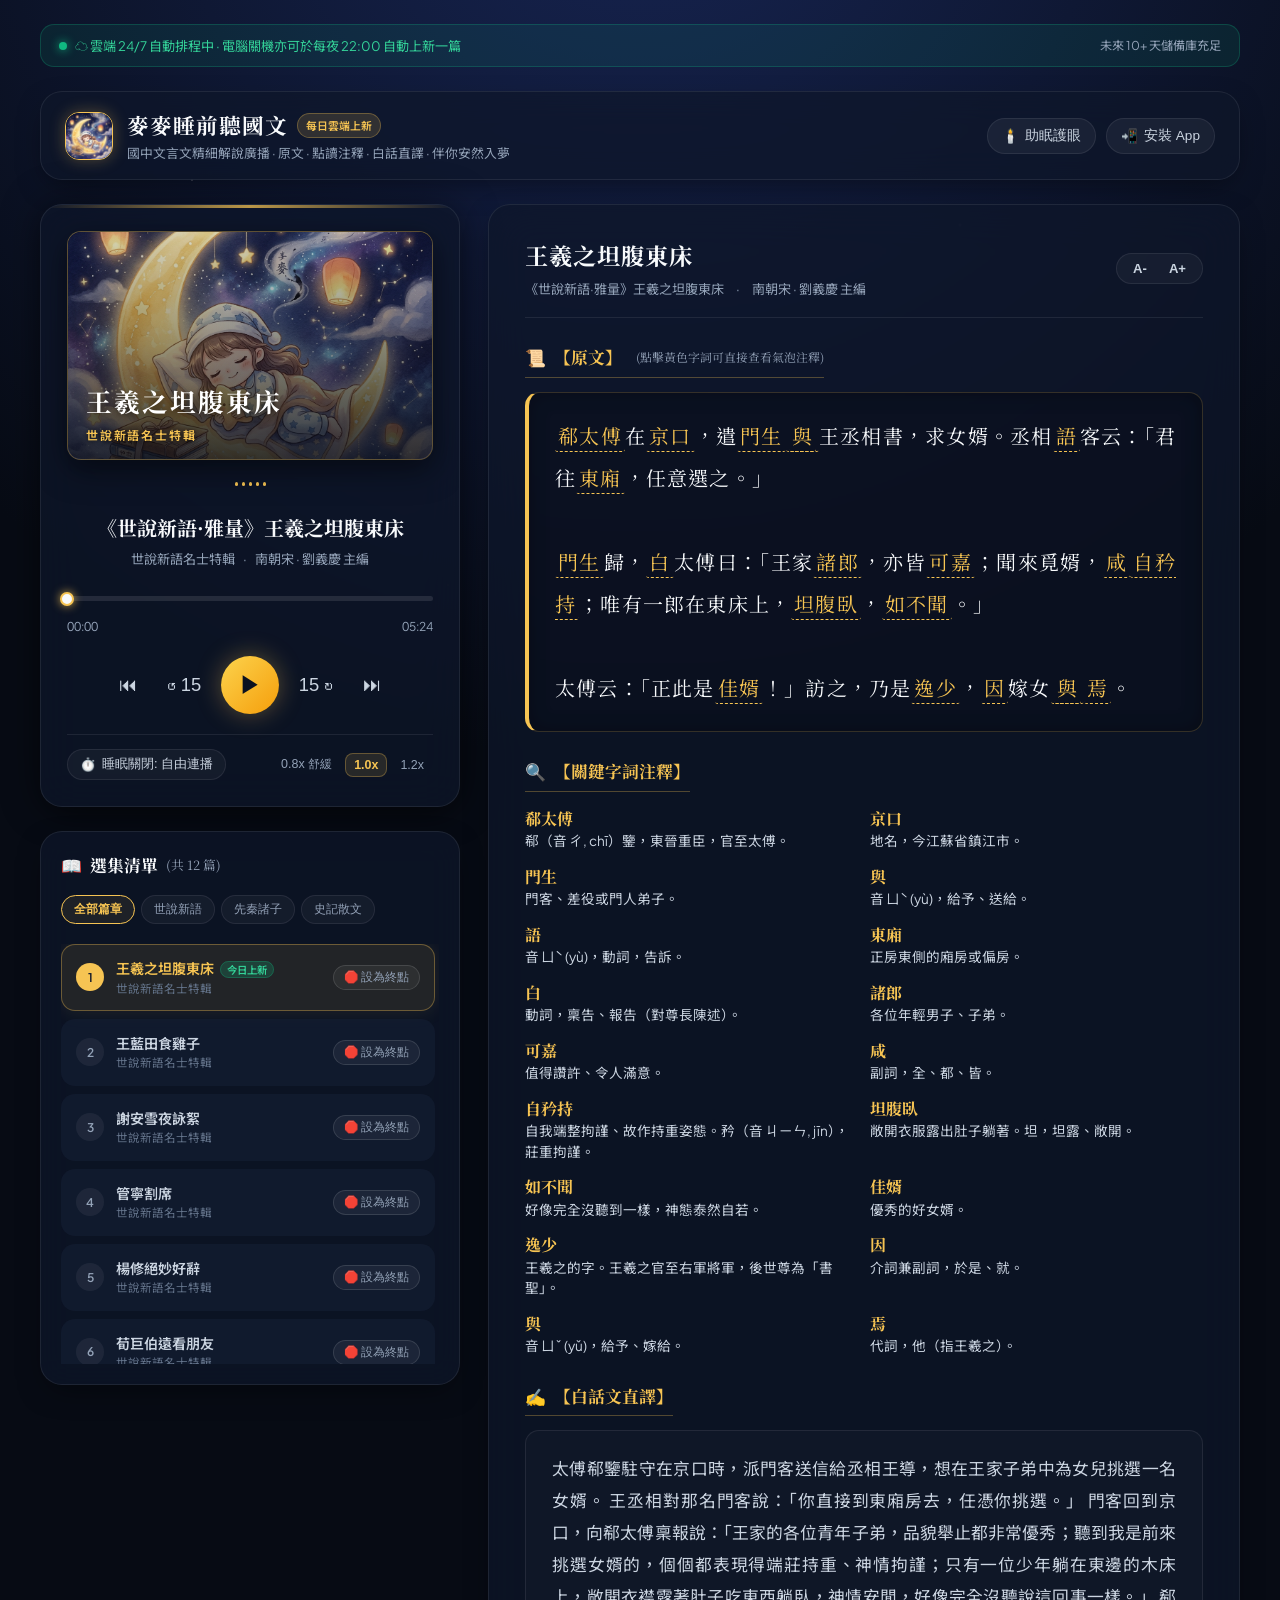
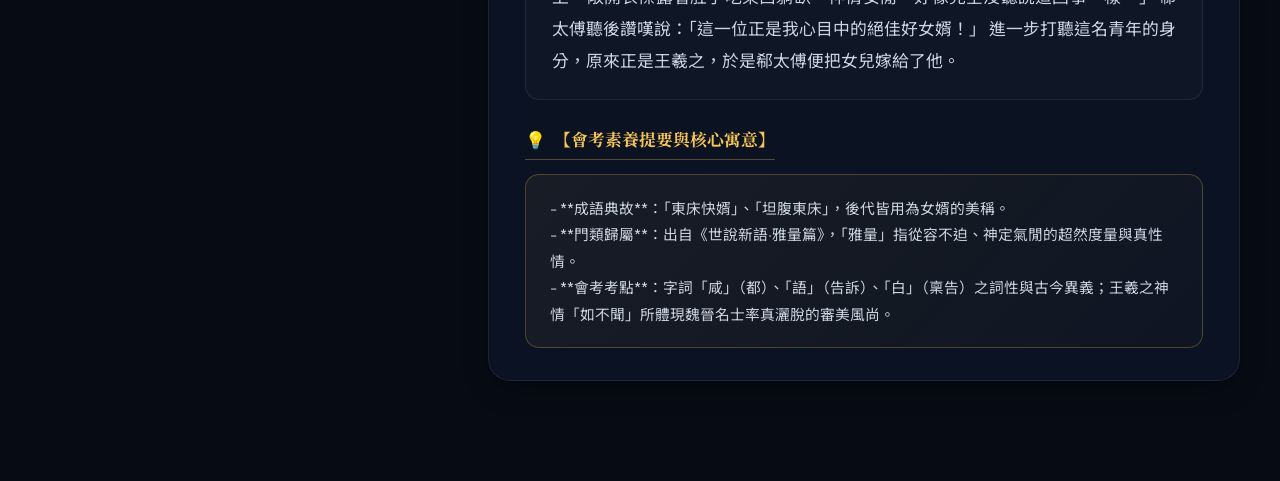
==== commit 7840c120: "feat: upgrade to 麥麥睡前聽國文 with fairy-tale cover, lock-screen playback & queue stop plan" ====
--- a/web/index.html
+++ b/web/index.html
@@ -3,8 +3,8 @@
 <head>
   <meta charset="UTF-8">
   <meta name="viewport" content="width=device-width, initial-scale=1.0, maximum-scale=1.0, user-scalable=no">
-  <title>國中會考文言文睡眠廣播 | 每日雲端更新 · 逐篇白話直譯</title>
-  <meta name="description" content="專為國中會考學生設計的文言文睡前聆聽平台，每日雲端定時自動上新一篇，逐篇客觀解讀世說新語與先秦諸子原文、字詞釋義與白話文直譯，具備睡眠定時器與夜間護眼模式。">
+  <title>麥麥睡前聽國文 🌙 國中會考文言文睡眠廣播 | 逐篇白話直譯</title>
+  <meta name="description" content="專為國中會考學生設計的文言文睡前聆聽平台，每日雲端定時自動上新一篇，逐篇客觀解讀世說新語與先秦諸子原文、字詞釋義與白話文直譯，支援關閉螢幕背景播放、智慧定篇關閉與夜間護眼模式。">
   
   <!-- PWA Manifest & Web App Meta -->
   <link rel="manifest" href="manifest.json">
@@ -12,7 +12,7 @@
   <meta name="mobile-web-app-capable" content="yes">
   <meta name="apple-mobile-web-app-capable" content="yes">
   <meta name="apple-mobile-web-app-status-bar-style" content="black-translucent">
-  <meta name="apple-mobile-web-app-title" content="睡前聽國文">
+  <meta name="apple-mobile-web-app-title" content="麥麥睡前聽國文">
   <link rel="apple-touch-icon" href="assets/icon-192.png">
 
   <!-- 引入 Google Fonts (古典襯線思源宋體 + 現代清晰無襯線字體) -->
@@ -80,13 +80,13 @@
     <!-- 頂部 Header -->
     <header class="header-bar">
       <div class="brand-wrapper">
-        <div class="brand-icon">🌙</div>
+        <img src="assets/icon-192.png" alt="麥麥" class="brand-logo-img">
         <div>
           <h1 class="brand-title">
-            睡前聽國文
+            麥麥睡前聽國文
             <span class="brand-badge">每日雲端上新</span>
           </h1>
-          <p class="brand-subtitle">國中文言文精細解說廣播 · 原文 · 點讀注釋 · 白話直譯</p>
+          <p class="brand-subtitle">國中文言文精細解說廣播 · 原文 · 點讀注釋 · 白話直譯 · 伴你安然入夢</p>
         </div>
       </div>
 
@@ -113,11 +113,15 @@
         
         <!-- 播放器卡片 -->
         <div class="player-card" id="mainPlayerCard">
-          <!-- 封面卡片 -->
-          <div class="track-art-box">
+          <!-- 封面卡片 (麥麥童話繪本風插畫封面) -->
+          <div class="track-art-box" id="playerArtBox">
+            <img src="assets/cover.png" alt="麥麥睡前聽國文封面" class="track-cover-image" id="playerCoverImg">
+            <div class="track-art-gradient-overlay"></div>
+            <div class="track-art-text-container">
+              <div class="track-art-chinese" id="playerCoverText">世說新語</div>
+              <div class="track-art-sub" id="playerCoverSub">CLASSICAL BROADCAST</div>
+            </div>
             <div class="track-art-halo"></div>
-            <div class="track-art-chinese" id="playerCoverText">世說新語</div>
-            <div class="track-art-sub" id="playerCoverSub">CLASSICAL BROADCAST</div>
           </div>
 
           <!-- 音訊頻譜波形動畫 -->
@@ -167,12 +171,19 @@
             <button class="ctrl-btn" id="btnNext" title="下一篇章">⏭</button>
           </div>
 
+          <!-- 播放計畫排程提示條 (當設定了定篇停止時亮起) -->
+          <div class="queue-plan-alert" id="queuePlanAlert" style="display: none;">
+            <span class="queue-plan-icon">🌙</span>
+            <span class="queue-plan-text" id="queuePlanText">播完當前篇後停止</span>
+            <button class="queue-plan-cancel" id="btnCancelQueuePlan" title="取消自動停止計畫">取消</button>
+          </div>
+
           <!-- 輔助設定列：睡眠定時器與倍速切換 -->
           <div class="player-aux-bar">
-            <!-- 睡眠定時器按鈕 -->
-            <button class="timer-chip" id="btnOpenSleepTimer" title="設定睡眠自動關閉定時器">
+            <!-- 睡眠定時 / 篇數停止選單按鈕 -->
+            <button class="timer-chip" id="btnOpenSleepTimer" title="設定睡眠定時或連播篇數後自動停止">
               <span>⏱️</span>
-              <span id="sleepTimerBadgeText">睡眠定時: 關閉</span>
+              <span id="sleepTimerBadgeText">睡眠關閉: 自由連播</span>
             </button>
 
             <!-- 倍速切換 -->
@@ -296,22 +307,49 @@
 
   </div>
 
-  <!-- 睡眠定時器彈窗 (Sleep Timer Modal) -->
+  <!-- 睡眠定時與定篇關閉彈窗 (Sleep Timer & Episode Queue Modal) -->
   <div class="modal-overlay" id="sleepTimerModal">
     <div class="modal-dialog">
       <div class="modal-header">
         <h3 class="modal-title">
           <span>🌙</span>
-          <span>睡眠關閉定時器</span>
+          <span>睡眠自動停止設定</span>
         </h3>
         <button class="modal-close" id="btnCloseSleepTimer">✕</button>
       </div>
 
       <div class="timer-fade-tip">
         <span>✨</span>
-        <span>智慧漸弱：倒數最後 30 秒自動緩慢淡出音量，溫柔伴您入眠不驚醒。</span>
-      </div>
-
+        <span>智慧漸弱：在結束前最後 30 秒自動緩慢淡出音量，溫柔伴您入眠不驚醒。</span>
+      </div>
+
+      <!-- 模式 1：依篇數自動停止（睡前精準控制，推薦） -->
+      <div class="modal-section-title">
+        <span>📚 依篇數自動停止（推薦睡前聽 2~3 篇）</span>
+      </div>
+      <div class="timer-options-grid episode-options-grid">
+        <button class="timer-opt-btn ep-opt-btn" data-episodes="1">
+          <span>聽 1 篇即停</span>
+          <small style="color: var(--text-muted);">約 4~5 分鐘</small>
+        </button>
+        <button class="timer-opt-btn ep-opt-btn" data-episodes="2">
+          <span>聽 2 篇即停</span>
+          <small style="color: var(--text-muted);">約 8~10 分鐘</small>
+        </button>
+        <button class="timer-opt-btn ep-opt-btn" data-episodes="3">
+          <span>聽 3 篇即停</span>
+          <small style="color: var(--accent-gold);">約 15 分鐘 · 推薦</small>
+        </button>
+        <button class="timer-opt-btn ep-opt-btn" data-episodes="4">
+          <span>聽 4 篇即停</span>
+          <small style="color: var(--text-muted);">約 18~20 分鐘</small>
+        </button>
+      </div>
+
+      <!-- 模式 2：依時間倒數自動停止 -->
+      <div class="modal-section-title" style="margin-top: 14px;">
+        <span>⏱️ 依時間倒數自動停止</span>
+      </div>
       <div class="timer-options-grid">
         <button class="timer-opt-btn" data-minutes="15">
           <span>15 分鐘</span>
@@ -329,19 +367,15 @@
           <span>60 分鐘</span>
           <small style="color: var(--text-muted);">整夜安穩眠</small>
         </button>
-        <button class="timer-opt-btn" data-minutes="end_of_track" style="grid-column: span 2;">
-          <span>播完當前篇章後停止</span>
-          <small style="color: var(--text-muted);">聽完本篇自動關閉</small>
-        </button>
         <button class="timer-opt-btn" data-minutes="off" style="grid-column: span 2; background: rgba(239, 68, 68, 0.1); border-color: rgba(239, 68, 68, 0.3); color: #f87171;">
-          <span>關閉定時器</span>
+          <span>取消自動停止 · 自由連續播放</span>
         </button>
       </div>
     </div>
   </div>
 
-  <!-- 音訊實例 (Audio Engine: preload="none" 節省手機記憶體，點擊時純連網串流) -->
-  <audio id="audioEngine" preload="none"></audio>
+  <!-- 音訊實例 (Audio Engine: playsinline 支援手機鎖定螢幕與背景播放) -->
+  <audio id="audioEngine" playsinline webkit-playsinline preload="auto"></audio>
 
   <!-- 應用程式邏輯腳本 -->
   <script src="app.js"></script>
--- a/web/styles.css
+++ b/web/styles.css
@@ -177,6 +177,16 @@
   gap: 14px;
 }
 
+.brand-logo-img {
+  width: 48px;
+  height: 48px;
+  border-radius: var(--radius-md);
+  object-fit: cover;
+  border: 1.5px solid var(--accent-gold);
+  box-shadow: 0 0 16px rgba(246, 196, 83, 0.3);
+  flex-shrink: 0;
+}
+
 .brand-icon {
   width: 44px;
   height: 44px;
@@ -306,48 +316,76 @@
   opacity: 0.75;
 }
 
-/* 專輯封面 / 篇章古典印章展現 */
+/* 專輯封面 / 篇章古典印章展現 (支援精美童話插畫封面) */
 .track-art-box {
   width: 100%;
-  aspect-ratio: 16 / 9;
+  aspect-ratio: 16 / 10;
   border-radius: var(--radius-md);
   background: linear-gradient(135deg, #111a2e, #0a0f1d);
-  border: 1px solid rgba(246, 196, 83, 0.2);
-  display: flex;
-  flex-direction: column;
-  align-items: center;
-  justify-content: center;
+  border: 1.5px solid rgba(246, 196, 83, 0.35);
   position: relative;
   overflow: hidden;
-  box-shadow: inset 0 0 30px rgba(0, 0, 0, 0.6);
+  box-shadow: 0 10px 30px rgba(0, 0, 0, 0.5), inset 0 0 30px rgba(0, 0, 0, 0.6);
+}
+
+.track-cover-image {
+  position: absolute;
+  inset: 0;
+  width: 100%;
+  height: 100%;
+  object-fit: cover;
+  object-position: center;
+  transition: transform 0.8s cubic-bezier(0.16, 1, 0.3, 1);
+}
+
+.player-card.is-playing .track-cover-image {
+  transform: scale(1.04);
+}
+
+.track-art-gradient-overlay {
+  position: absolute;
+  inset: 0;
+  background: linear-gradient(180deg, rgba(7, 11, 20, 0.15) 0%, rgba(7, 11, 20, 0.82) 100%);
+  z-index: 1;
+}
+
+.track-art-text-container {
+  position: absolute;
+  bottom: 14px;
+  left: 18px;
+  right: 18px;
+  z-index: 2;
 }
 
 .track-art-chinese {
   font-family: var(--font-serif);
-  font-size: 2.2rem;
+  font-size: 1.6rem;
   font-weight: 700;
+  color: #fff;
+  letter-spacing: 0.08em;
+  text-shadow: 0 2px 10px rgba(0, 0, 0, 0.9), 0 0 20px rgba(246, 196, 83, 0.6);
+  transition: transform 0.4s ease;
+}
+
+.track-art-sub {
+  font-size: 0.75rem;
   color: var(--accent-gold);
   letter-spacing: 0.15em;
-  text-shadow: 0 0 20px rgba(246, 196, 83, 0.4);
-  z-index: 2;
-  transition: transform 0.4s ease;
-}
-
-.track-art-sub {
-  font-size: 0.8rem;
-  color: var(--text-muted);
-  letter-spacing: 0.2em;
-  margin-top: 6px;
-  z-index: 2;
+  margin-top: 4px;
+  font-weight: 600;
+  text-shadow: 0 1px 6px rgba(0, 0, 0, 0.9);
 }
 
 .track-art-halo {
   position: absolute;
-  width: 150px;
-  height: 150px;
+  width: 180px;
+  height: 180px;
   border-radius: 50%;
-  background: radial-gradient(circle, rgba(246, 196, 83, 0.2) 0%, transparent 70%);
-  filter: blur(15px);
+  background: radial-gradient(circle, rgba(246, 196, 83, 0.25) 0%, transparent 70%);
+  filter: blur(20px);
+  z-index: 1;
+  animation: pulseGlow 4s ease-in-out infinite alternate;
+}
   z-index: 1;
   animation: pulseGlow 4s ease-in-out infinite alternate;
 }
@@ -1123,6 +1161,104 @@
   gap: 6px;
 }
 
+/* 播放排程與定篇提示條 (Queue Plan Alert) */
+.queue-plan-alert {
+  background: rgba(246, 196, 83, 0.12);
+  border: 1px solid rgba(246, 196, 83, 0.35);
+  border-radius: var(--radius-md);
+  padding: 10px 14px;
+  display: flex;
+  align-items: center;
+  justify-content: space-between;
+  font-size: 0.82rem;
+  color: var(--accent-gold);
+  animation: fadeInAlert 0.3s ease;
+  box-shadow: 0 0 15px rgba(246, 196, 83, 0.15);
+}
+
+@keyframes fadeInAlert {
+  from { opacity: 0; transform: translateY(-4px); }
+  to { opacity: 1; transform: translateY(0); }
+}
+
+.queue-plan-icon {
+  font-size: 1rem;
+  margin-right: 6px;
+}
+
+.queue-plan-text {
+  flex: 1;
+  font-weight: 500;
+}
+
+.queue-plan-cancel {
+  background: rgba(255, 255, 255, 0.08);
+  border: 1px solid rgba(255, 255, 255, 0.2);
+  color: var(--text-secondary);
+  border-radius: var(--radius-sm);
+  padding: 3px 10px;
+  font-size: 0.75rem;
+  cursor: pointer;
+  transition: var(--transition-smooth);
+}
+
+.queue-plan-cancel:hover {
+  background: rgba(239, 68, 68, 0.25);
+  border-color: rgba(239, 68, 68, 0.45);
+  color: #fca5a5;
+}
+
+/* 清單項目右側操作 (設為終點按鈕) */
+.item-right-actions {
+  display: flex;
+  align-items: center;
+  gap: 8px;
+  flex-shrink: 0;
+}
+
+.btn-set-stop-point {
+  background: rgba(255, 255, 255, 0.05);
+  border: 1px solid rgba(255, 255, 255, 0.12);
+  color: var(--text-muted);
+  padding: 4px 10px;
+  border-radius: var(--radius-full);
+  font-size: 0.72rem;
+  cursor: pointer;
+  transition: var(--transition-smooth);
+  display: flex;
+  align-items: center;
+  gap: 4px;
+}
+
+.btn-set-stop-point:hover {
+  background: rgba(246, 196, 83, 0.18);
+  border-color: rgba(246, 196, 83, 0.4);
+  color: var(--accent-gold);
+}
+
+.playlist-item.is-stop-target .btn-set-stop-point {
+  background: rgba(246, 196, 83, 0.28);
+  border-color: var(--accent-gold);
+  color: var(--accent-gold);
+  font-weight: 600;
+  box-shadow: 0 0 12px rgba(246, 196, 83, 0.35);
+}
+
+/* 彈窗內的分區標題與篇數按鈕網格 */
+.modal-section-title {
+  font-size: 0.86rem;
+  font-weight: 600;
+  color: var(--text-main);
+  display: flex;
+  align-items: center;
+  gap: 6px;
+}
+
+.episode-options-grid {
+  grid-template-columns: repeat(2, 1fr);
+  gap: 10px;
+}
+
 /* PWA Standalone 隱藏安裝按鈕規則 */
 html.is-pwa-standalone #btn-install-pwa {
   display: none !important;
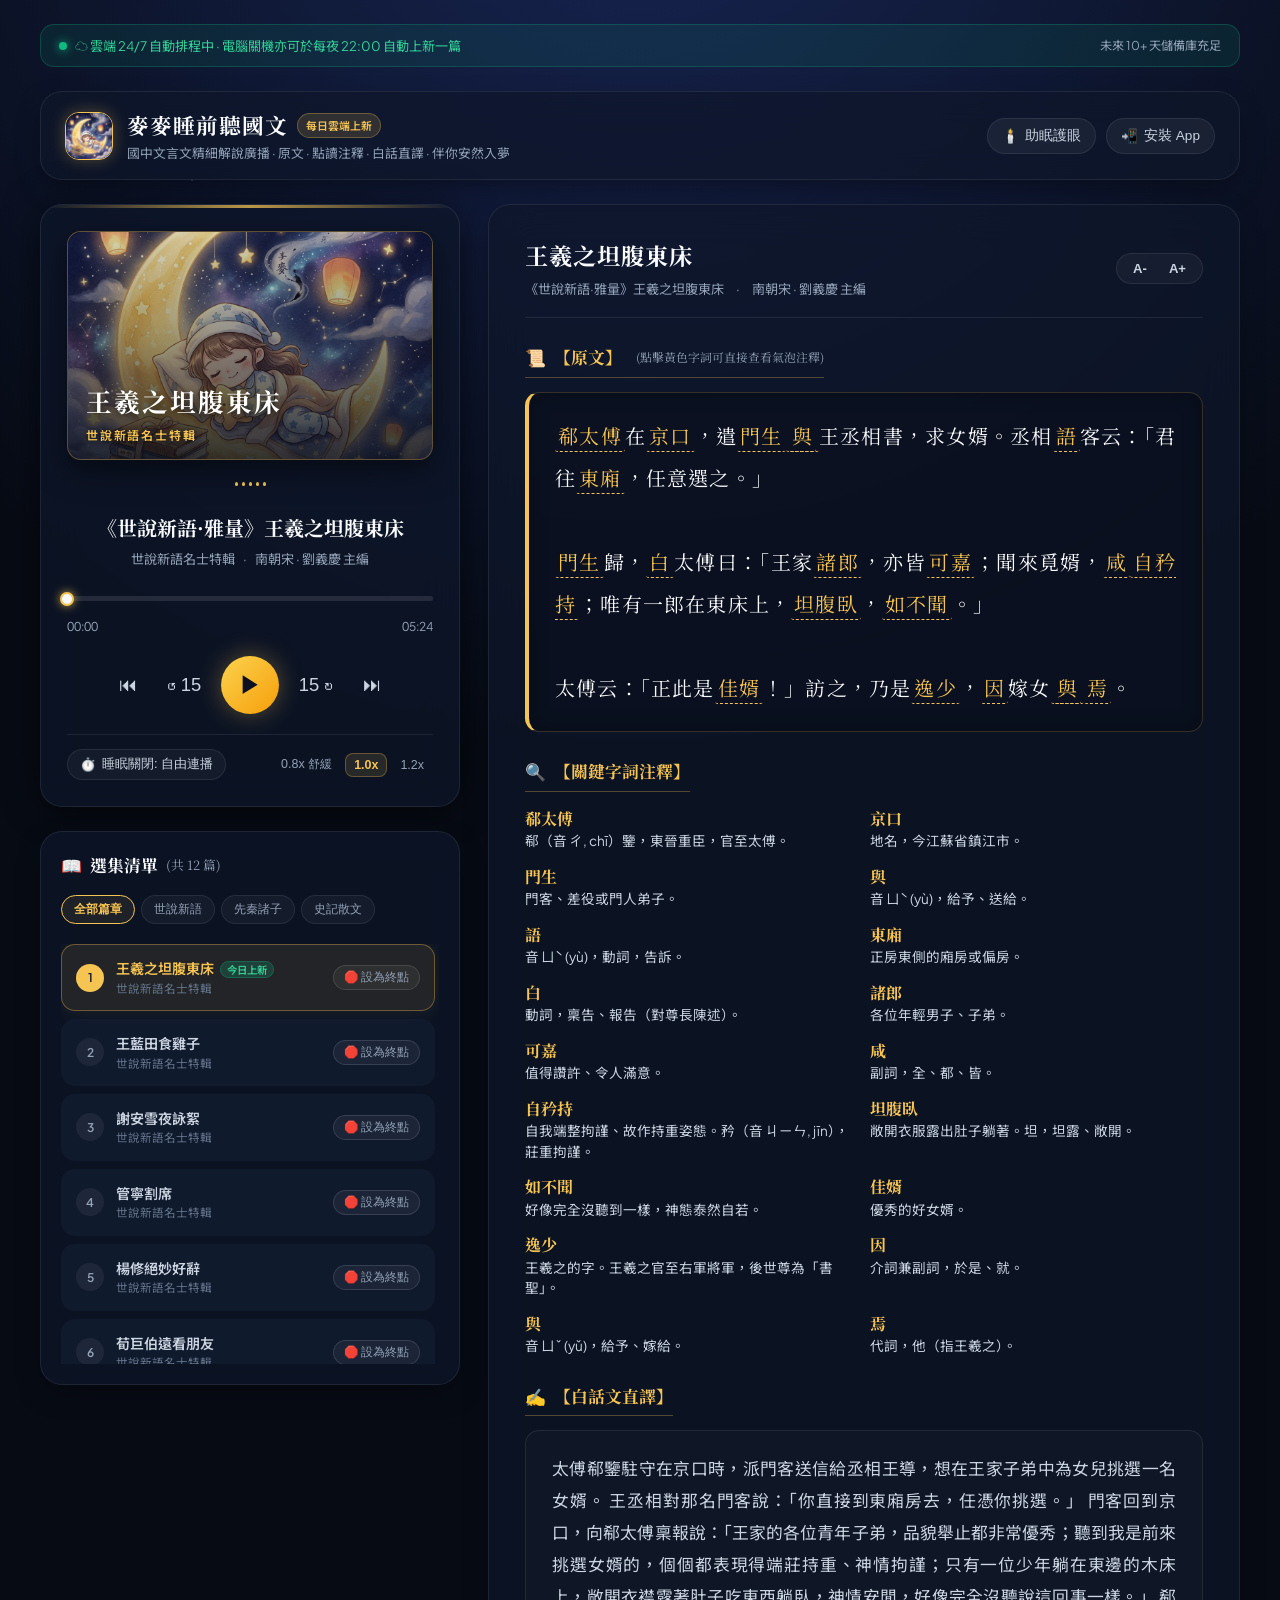
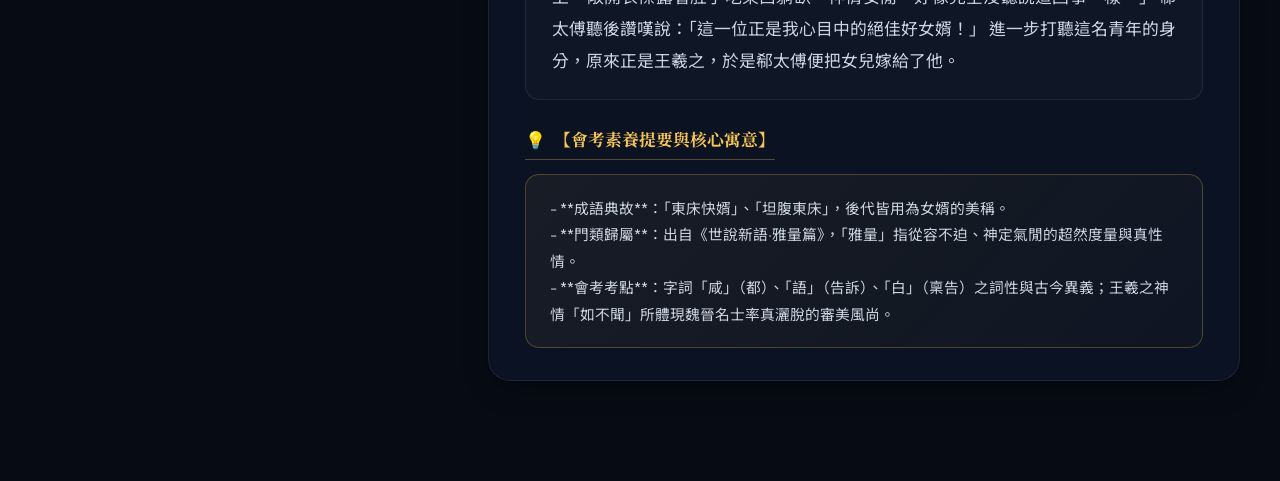
==== commit 2040f810: "fix(mobile): add dedicated mobile tab navigation & eliminate nested scroll trapping" ====
--- a/web/index.html
+++ b/web/index.html
@@ -105,11 +105,28 @@
       </div>
     </header>
 
+    <!-- 行動版專用頂部吸頂導航分頁 (徹底解決手機版滑動卡頓與篇章找不到問題) -->
+    <nav class="mobile-segmented-nav" id="mobileSegmentedNav">
+      <button class="mobile-nav-btn active" data-tab="player" id="tabBtnPlayer">
+        <span class="nav-btn-icon">🎧</span>
+        <span class="nav-btn-text">正在播放</span>
+      </button>
+      <button class="mobile-nav-btn" data-tab="playlist" id="tabBtnPlaylist">
+        <span class="nav-btn-icon">📖</span>
+        <span class="nav-btn-text">選集清單</span>
+        <span class="nav-btn-badge" id="mobileTabPlaylistCount">12</span>
+      </button>
+      <button class="mobile-nav-btn" data-tab="reading" id="tabBtnReading">
+        <span class="nav-btn-icon">📜</span>
+        <span class="nav-btn-text">文言精讀</span>
+      </button>
+    </nav>
+
     <!-- 主版面 Layout -->
-    <main class="main-layout">
+    <main class="main-layout" id="mainLayout" data-mobile-tab="player">
 
       <!-- 左側欄：核心播放器與篇章清單 -->
-      <section class="left-panel">
+      <section class="left-panel" id="mainLeftPanel">
         
         <!-- 播放器卡片 -->
         <div class="player-card" id="mainPlayerCard">
@@ -193,10 +210,17 @@
               <button class="speed-btn" data-speed="1.2">1.2x</button>
             </div>
           </div>
+
+          <!-- 手機版快速查看選集按鈕 -->
+          <button class="btn-mobile-jump-playlist" id="btnMobileJumpPlaylist" title="查看全部篇章選集">
+            <span>📖</span>
+            <span id="btnJumpPlaylistText">查看全部篇章選集清單</span>
+            <span class="jump-arrow">❯</span>
+          </button>
         </div>
 
         <!-- 播放清單卡片 -->
-        <div class="playlist-card">
+        <div class="playlist-card" id="mainPlaylistCard">
           <div class="playlist-header">
             <h3 class="playlist-title">
               <span>📖</span>
@@ -222,7 +246,7 @@
       </section>
 
       <!-- 右側欄：文言文圖文對照與逐篇解析區 -->
-      <section class="right-panel">
+      <section class="right-panel" id="mainReadingPanel">
         
         <article class="reading-card">
           <!-- 閱讀工具列 -->
@@ -374,6 +398,19 @@
     </div>
   </div>
 
+  <!-- 手機端吸底迷你播放條 (切換到選集清單或閱讀模式時常駐浮現) -->
+  <div class="mobile-mini-player" id="mobileMiniPlayer">
+    <img src="assets/icon-192.png" alt="封面" class="mini-player-thumb" id="miniPlayerThumb">
+    <div class="mini-player-info" id="miniPlayerInfo">
+      <div class="mini-player-title" id="miniPlayerTitle">王羲之坦腹東床</div>
+      <div class="mini-player-sub" id="miniPlayerSub">世說新語名士特輯</div>
+    </div>
+    <div class="mini-player-actions">
+      <button class="mini-btn-play" id="miniBtnPlayPause" title="播放 / 暫停">▶</button>
+      <button class="mini-btn-next" id="miniBtnNext" title="下一篇">⏭</button>
+    </div>
+  </div>
+
   <!-- 音訊實例 (Audio Engine: playsinline 支援手機鎖定螢幕與背景播放) -->
   <audio id="audioEngine" playsinline webkit-playsinline preload="auto"></audio>
 
--- a/web/styles.css
+++ b/web/styles.css
@@ -1259,24 +1259,270 @@
   gap: 10px;
 }
 
+/* ==========================================================================
+   手機端專屬導航與排版優化 (Mobile Responsive Architecture)
+   ========================================================================== */
+.mobile-segmented-nav {
+  display: none;
+  grid-template-columns: repeat(3, 1fr);
+  gap: 6px;
+  padding: 6px;
+  background: rgba(15, 23, 42, 0.9);
+  backdrop-filter: blur(20px);
+  -webkit-backdrop-filter: blur(20px);
+  border: 1px solid rgba(246, 196, 83, 0.25);
+  border-radius: var(--radius-full);
+  box-shadow: 0 8px 25px rgba(0, 0, 0, 0.5);
+  position: sticky;
+  top: 12px;
+  z-index: 99;
+  margin-bottom: 4px;
+}
+
+.mobile-nav-btn {
+  background: transparent;
+  border: none;
+  color: var(--text-secondary);
+  padding: 10px 8px;
+  border-radius: var(--radius-full);
+  font-size: 0.88rem;
+  font-weight: 500;
+  cursor: pointer;
+  display: flex;
+  align-items: center;
+  justify-content: center;
+  gap: 6px;
+  transition: var(--transition-smooth);
+}
+
+.mobile-nav-btn:hover {
+  color: var(--text-main);
+  background: rgba(255, 255, 255, 0.05);
+}
+
+.mobile-nav-btn.active {
+  background: var(--surface-highlight);
+  border: 1px solid rgba(246, 196, 83, 0.35);
+  color: var(--accent-gold);
+  font-weight: 600;
+  box-shadow: 0 0 15px rgba(246, 196, 83, 0.25);
+}
+
+.nav-btn-badge {
+  font-size: 0.68rem;
+  background: rgba(246, 196, 83, 0.25);
+  color: var(--accent-gold);
+  padding: 1px 7px;
+  border-radius: 9999px;
+  font-weight: bold;
+}
+
+.btn-mobile-jump-playlist {
+  display: none;
+  align-items: center;
+  justify-content: space-between;
+  padding: 13px 18px;
+  background: rgba(246, 196, 83, 0.12);
+  border: 1px solid rgba(246, 196, 83, 0.35);
+  border-radius: var(--radius-md);
+  color: var(--accent-gold);
+  font-size: 0.9rem;
+  font-weight: 600;
+  cursor: pointer;
+  transition: var(--transition-smooth);
+  box-shadow: 0 4px 15px rgba(0, 0, 0, 0.2);
+}
+
+.btn-mobile-jump-playlist:hover {
+  background: rgba(246, 196, 83, 0.22);
+  transform: translateY(-1px);
+}
+
+.jump-arrow {
+  font-size: 1rem;
+  opacity: 0.8;
+}
+
+/* 手機端吸底迷你播放條 (常駐控制) */
+.mobile-mini-player {
+  position: fixed;
+  bottom: 16px;
+  left: 16px;
+  right: 16px;
+  z-index: 1000;
+  background: rgba(15, 23, 42, 0.94);
+  backdrop-filter: blur(25px);
+  -webkit-backdrop-filter: blur(25px);
+  border: 1.5px solid rgba(246, 196, 83, 0.35);
+  border-radius: var(--radius-lg);
+  padding: 10px 14px;
+  display: none;
+  align-items: center;
+  justify-content: space-between;
+  gap: 12px;
+  box-shadow: 0 12px 35px rgba(0, 0, 0, 0.8), 0 0 20px rgba(246, 196, 83, 0.2);
+  animation: slideUp 0.3s ease;
+}
+
+@keyframes slideUp {
+  from { opacity: 0; transform: translateY(20px); }
+  to { opacity: 1; transform: translateY(0); }
+}
+
+.mini-player-thumb {
+  width: 42px;
+  height: 42px;
+  border-radius: var(--radius-sm);
+  object-fit: cover;
+  border: 1px solid rgba(246, 196, 83, 0.4);
+  flex-shrink: 0;
+}
+
+.mini-player-info {
+  flex: 1;
+  min-width: 0;
+  cursor: pointer;
+}
+
+.mini-player-title {
+  font-size: 0.88rem;
+  font-weight: 600;
+  color: #fff;
+  white-space: nowrap;
+  overflow: hidden;
+  text-overflow: ellipsis;
+}
+
+.mini-player-sub {
+  font-size: 0.72rem;
+  color: var(--accent-gold);
+  white-space: nowrap;
+  overflow: hidden;
+  text-overflow: ellipsis;
+  margin-top: 2px;
+}
+
+.mini-player-actions {
+  display: flex;
+  align-items: center;
+  gap: 10px;
+}
+
+.mini-btn-play {
+  width: 38px;
+  height: 38px;
+  border-radius: 50%;
+  background: var(--accent-gold);
+  color: #080c16;
+  border: none;
+  font-size: 1.1rem;
+  cursor: pointer;
+  display: flex;
+  align-items: center;
+  justify-content: center;
+  font-weight: bold;
+  box-shadow: 0 0 12px rgba(246, 196, 83, 0.4);
+}
+
+.mini-btn-next {
+  background: transparent;
+  border: none;
+  color: var(--text-secondary);
+  font-size: 1.2rem;
+  cursor: pointer;
+  padding: 4px;
+}
+
 /* PWA Standalone 隱藏安裝按鈕規則 */
-html.is-pwa-standalone #btn-install-pwa {
+html.is-pwa-standalone #btnInstallPwa {
   display: none !important;
 }
 
-/* 響應式微調 */
+/* 平板與手機版排版微調 (Max-width 980px) */
+@media (max-width: 980px) {
+  .left-panel {
+    position: static !important;
+  }
+
+  .mobile-segmented-nav {
+    display: grid !important;
+  }
+
+  .btn-mobile-jump-playlist {
+    display: flex !important;
+  }
+
+  /* 依活頁籤切換內容顯示 */
+  #mainLayout[data-mobile-tab="player"] #mainPlayerCard {
+    display: flex !important;
+  }
+  #mainLayout[data-mobile-tab="player"] #mainPlaylistCard {
+    display: none !important;
+  }
+  #mainLayout[data-mobile-tab="player"] #mainReadingPanel {
+    display: block !important;
+  }
+  #mainLayout[data-mobile-tab="player"] #mobileMiniPlayer {
+    display: none !important;
+  }
+
+  #mainLayout[data-mobile-tab="playlist"] #mainPlayerCard {
+    display: none !important;
+  }
+  #mainLayout[data-mobile-tab="playlist"] #mainPlaylistCard {
+    display: flex !important;
+    width: 100% !important;
+  }
+  #mainLayout[data-mobile-tab="playlist"] .playlist-items {
+    max-height: none !important;
+    overflow-y: visible !important;
+  }
+  #mainLayout[data-mobile-tab="playlist"] #mainReadingPanel {
+    display: none !important;
+  }
+  #mainLayout[data-mobile-tab="playlist"] #mobileMiniPlayer {
+    display: flex !important;
+  }
+
+  #mainLayout[data-mobile-tab="reading"] #mainPlayerCard {
+    display: none !important;
+  }
+  #mainLayout[data-mobile-tab="reading"] #mainPlaylistCard {
+    display: none !important;
+  }
+  #mainLayout[data-mobile-tab="reading"] #mainReadingPanel {
+    display: block !important;
+    width: 100% !important;
+  }
+  #mainLayout[data-mobile-tab="reading"] #mobileMiniPlayer {
+    display: flex !important;
+  }
+}
+
+/* 手機直向螢幕進階微調 (Max-width 640px) */
 @media (max-width: 640px) {
   .app-container {
-    padding: 16px 12px 90px;
-    gap: 18px;
-  }
-  .reading-card {
-    padding: 22px 18px;
+    padding: 12px 10px 100px;
+    gap: 14px;
   }
   .header-bar {
-    padding: 12px 16px;
+    padding: 10px 12px;
   }
   .brand-title {
     font-size: 1.15rem;
   }
-}
+  .brand-logo-img {
+    width: 40px;
+    height: 40px;
+  }
+  .player-card {
+    padding: 18px 16px;
+    gap: 16px;
+  }
+  .reading-card {
+    padding: 18px 14px;
+  }
+  .playlist-card {
+    padding: 16px 12px;
+  }
+}
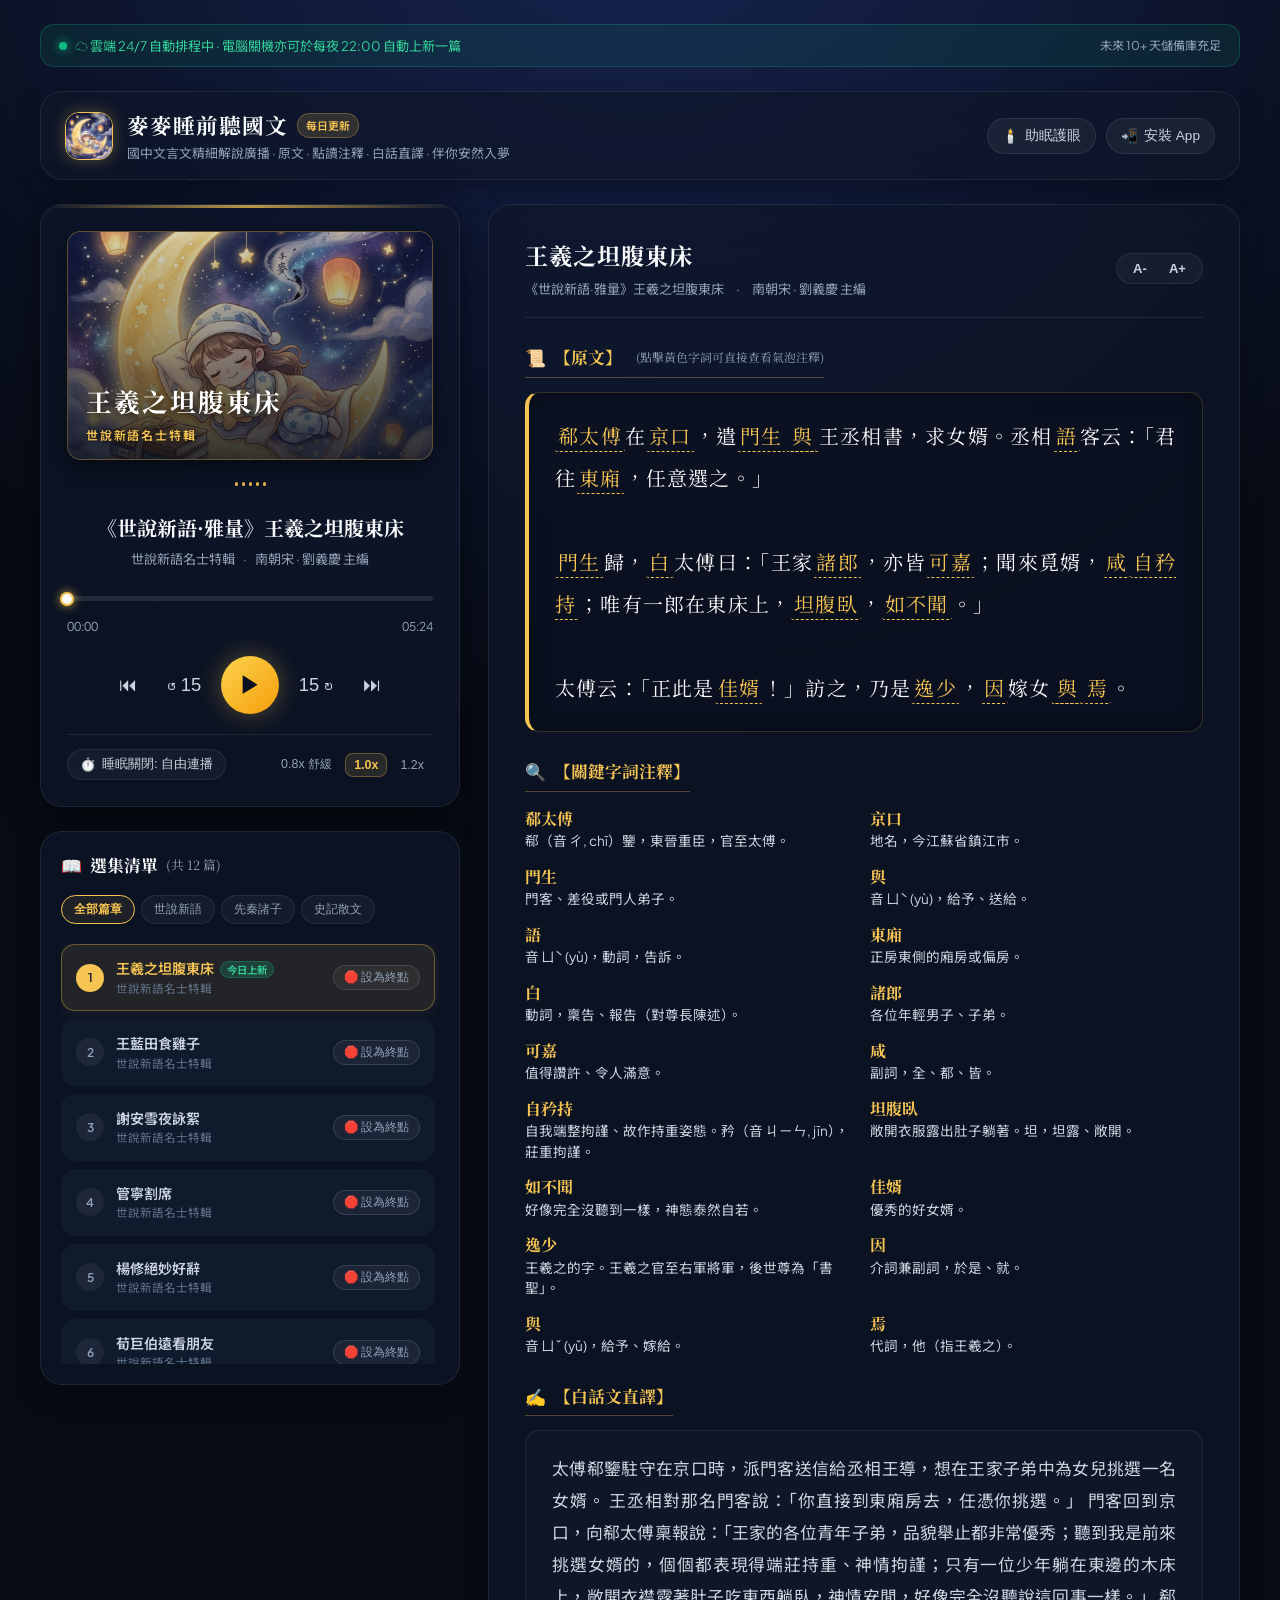
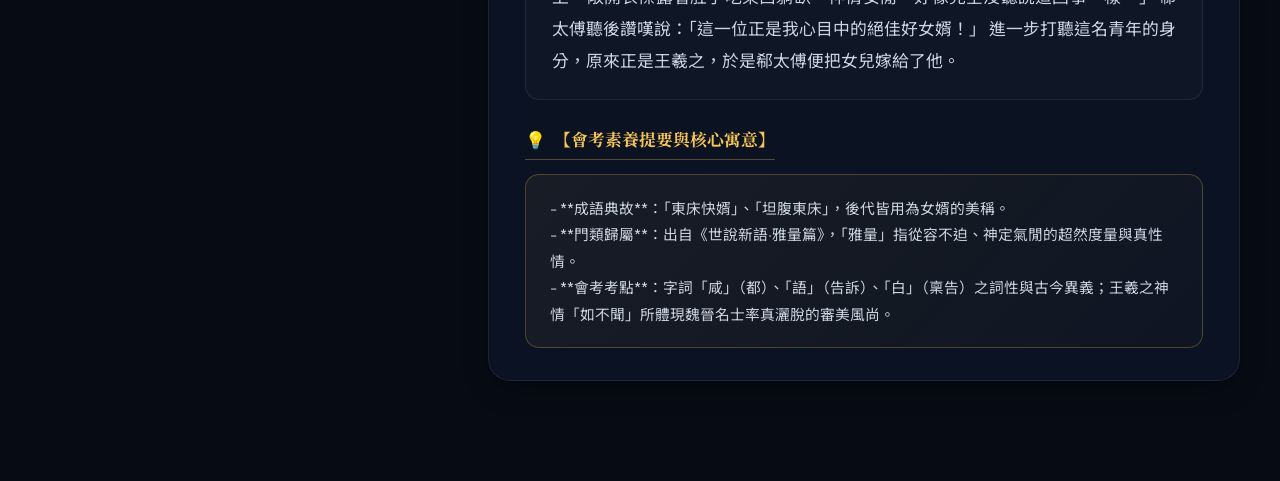
==== commit 7ce50203: "style: fix header title word wrap and simplify badge text to 每日更新" ====
--- a/web/index.html
+++ b/web/index.html
@@ -83,8 +83,8 @@
         <img src="assets/icon-192.png" alt="麥麥" class="brand-logo-img">
         <div>
           <h1 class="brand-title">
-            麥麥睡前聽國文
-            <span class="brand-badge">每日雲端上新</span>
+            <span class="brand-title-text">麥麥睡前聽國文</span>
+            <span class="brand-badge">每日更新</span>
           </h1>
           <p class="brand-subtitle">國中文言文精細解說廣播 · 原文 · 點讀注釋 · 白話直譯 · 伴你安然入夢</p>
         </div>
--- a/web/styles.css
+++ b/web/styles.css
@@ -209,7 +209,13 @@
   letter-spacing: 0.05em;
   display: flex;
   align-items: center;
+  flex-wrap: wrap;
   gap: 8px;
+}
+
+.brand-title-text {
+  display: inline-block;
+  white-space: nowrap;
 }
 
 .brand-badge {
@@ -1510,6 +1516,14 @@
   }
   .brand-title {
     font-size: 1.15rem;
+    gap: 6px;
+  }
+  .brand-title-text {
+    white-space: nowrap;
+    word-break: keep-all;
+  }
+  .brand-badge {
+    white-space: nowrap;
   }
   .brand-logo-img {
     width: 40px;
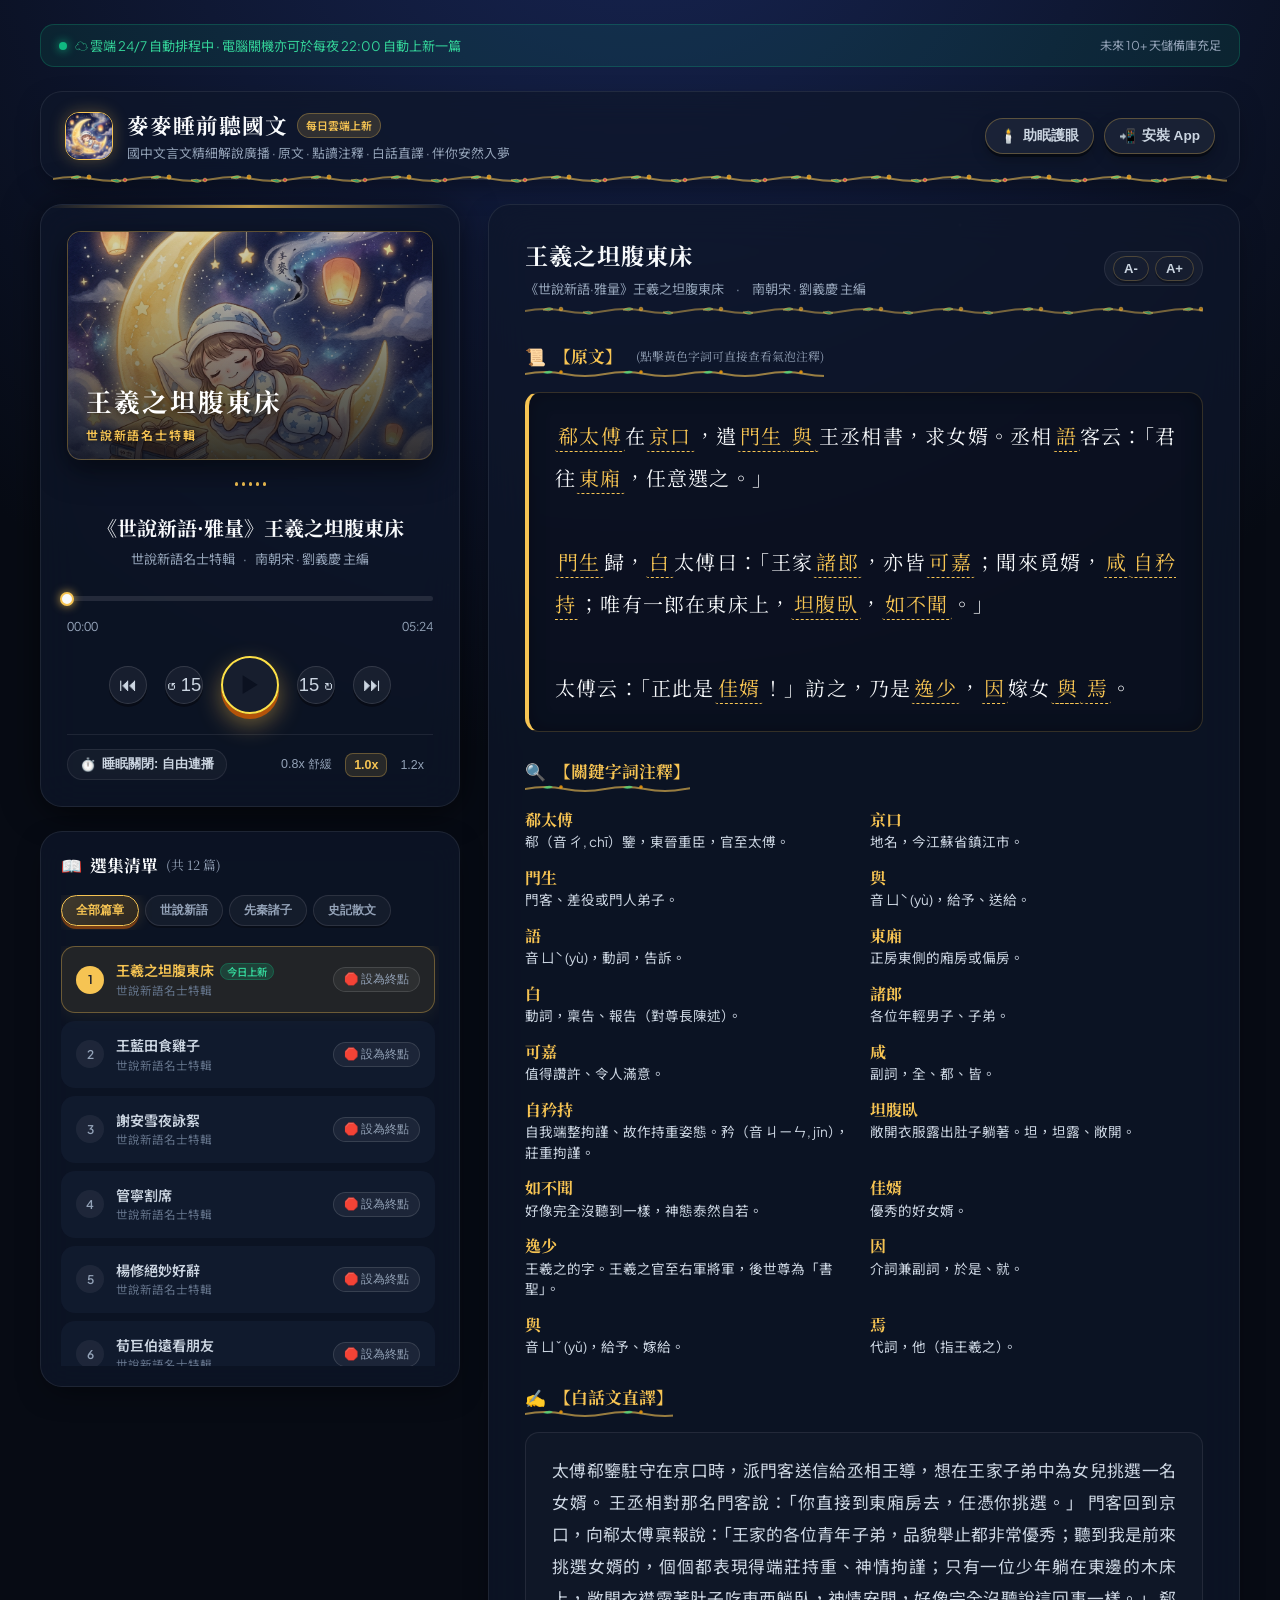
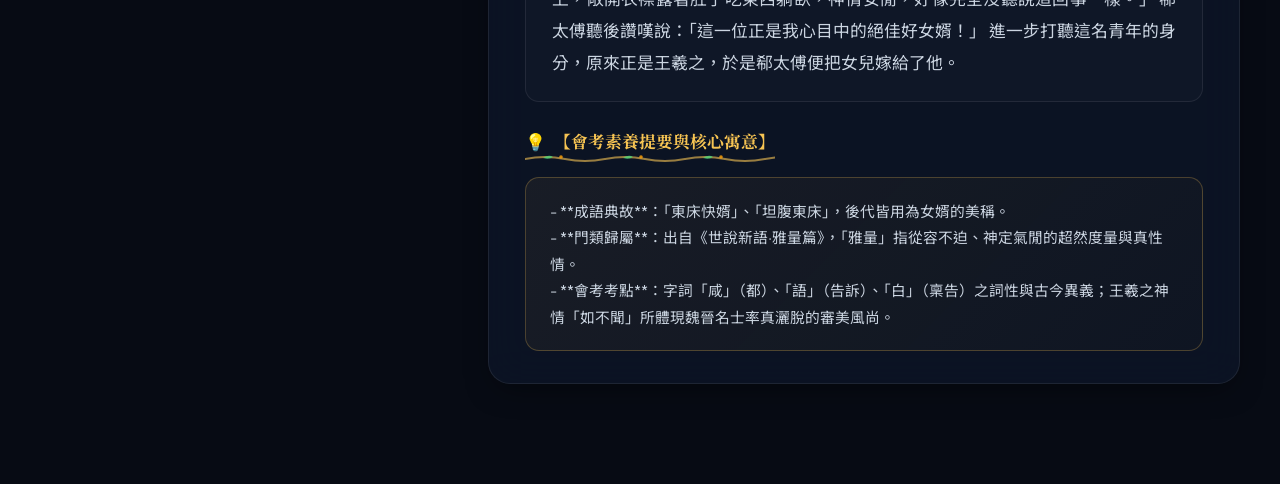
==== commit e1d13dd1: "feat(ui): 升級麥麥手繪藤蔓分隔線與膠囊按鍵風格，修復手機直橫向與跨端排版" ====
--- a/web/index.html
+++ b/web/index.html
@@ -20,7 +20,7 @@
   <link rel="preconnect" href="https://fonts.gstatic.com" crossorigin>
   <link href="https://fonts.googleapis.com/css2?family=Noto+Serif+TC:wght@500;700;900&family=Plus+Jakarta+Sans:wght@400;500;600;700&family=Noto+Sans+TC:wght@400;500;700&display=swap" rel="stylesheet">
 
-  <link rel="stylesheet" href="styles.css">
+  <link rel="stylesheet" href="styles.css?v=2.0.0">
 
   <!-- LINE 內嵌防呆與 Standalone 即刻判定腳本 -->
   <script>
@@ -83,8 +83,8 @@
         <img src="assets/icon-192.png" alt="麥麥" class="brand-logo-img">
         <div>
           <h1 class="brand-title">
-            <span class="brand-title-text">麥麥睡前聽國文</span>
-            <span class="brand-badge">每日更新</span>
+            麥麥睡前聽國文
+            <span class="brand-badge">每日雲端上新</span>
           </h1>
           <p class="brand-subtitle">國中文言文精細解說廣播 · 原文 · 點讀注釋 · 白話直譯 · 伴你安然入夢</p>
         </div>
--- a/web/styles.css
+++ b/web/styles.css
@@ -209,13 +209,7 @@
   letter-spacing: 0.05em;
   display: flex;
   align-items: center;
-  flex-wrap: wrap;
   gap: 8px;
-}
-
-.brand-title-text {
-  display: inline-block;
-  white-space: nowrap;
 }
 
 .brand-badge {
@@ -389,9 +383,6 @@
   border-radius: 50%;
   background: radial-gradient(circle, rgba(246, 196, 83, 0.25) 0%, transparent 70%);
   filter: blur(20px);
-  z-index: 1;
-  animation: pulseGlow 4s ease-in-out infinite alternate;
-}
   z-index: 1;
   animation: pulseGlow 4s ease-in-out infinite alternate;
 }
@@ -1516,14 +1507,6 @@
   }
   .brand-title {
     font-size: 1.15rem;
-    gap: 6px;
-  }
-  .brand-title-text {
-    white-space: nowrap;
-    word-break: keep-all;
-  }
-  .brand-badge {
-    white-space: nowrap;
   }
   .brand-logo-img {
     width: 40px;
@@ -1540,3 +1523,277 @@
     padding: 16px 12px;
   }
 }
+
+
+/* 🌿 麥麥自然風格：手繪嫩葉藤蔓裝飾分隔線 (Vine Divider) */
+.header-bar {
+  position: relative;
+}
+.header-bar::after {
+  content: '';
+  position: absolute;
+  bottom: -6px;
+  left: 12px;
+  right: 12px;
+  height: 12px;
+  background-image: url("data:image/svg+xml,%3Csvg xmlns='http://www.w3.org/2000/svg' viewBox='0 0 80 12' width='80' height='12'%3E%3Cpath d='M0,6 Q20,2 40,6 T80,6' fill='none' stroke='%23f6c453' stroke-width='2' stroke-linecap='round' opacity='0.55'/%3E%3Cpath d='M18,5 Q24,1 28,4 Q24,7 18,5 Z' fill='%234ade80' stroke='%23f6c453' stroke-width='0.8' opacity='0.75'/%3E%3Ccircle cx='36' cy='4' r='2' fill='%23f59e0b' stroke='%23f6c453' stroke-width='0.8' opacity='0.85'/%3E%3Cpath d='M58,7 Q64,11 68,8 Q64,5 58,7 Z' fill='%2310b981' stroke='%23f6c453' stroke-width='0.8' opacity='0.75'/%3E%3Ccircle cx='72' cy='7' r='1.8' fill='%23f43f5e' stroke='%23f6c453' stroke-width='0.8' opacity='0.85'/%3E%3C/svg%3E");
+  background-repeat: repeat-x;
+  background-size: 80px 12px;
+  pointer-events: none;
+  z-index: 5;
+}
+
+/* 🌿 閱讀區標題與分區的手繪綠葉藤蔓裝飾分隔線 */
+.reading-toolbar {
+  position: relative;
+  border-bottom: none !important;
+}
+.reading-toolbar::after {
+  content: '';
+  position: absolute;
+  bottom: 0;
+  left: 0;
+  right: 0;
+  height: 12px;
+  background-image: url("data:image/svg+xml,%3Csvg xmlns='http://www.w3.org/2000/svg' viewBox='0 0 80 12' width='80' height='12'%3E%3Cpath d='M0,6 Q20,2 40,6 T80,6' fill='none' stroke='%23f6c453' stroke-width='1.8' stroke-linecap='round' opacity='0.45'/%3E%3Cpath d='M18,5 Q24,1 28,4 Q24,7 18,5 Z' fill='%234ade80' stroke='%23f6c453' stroke-width='0.8' opacity='0.6'/%3E%3Ccircle cx='36' cy='4' r='1.8' fill='%23f59e0b' stroke='%23f6c453' stroke-width='0.8' opacity='0.7'/%3E%3Cpath d='M58,7 Q64,11 68,8 Q64,5 58,7 Z' fill='%2310b981' stroke='%23f6c453' stroke-width='0.8' opacity='0.6'/%3E%3C/svg%3E");
+  background-repeat: repeat-x;
+  background-size: 80px 12px;
+  pointer-events: none;
+}
+
+/* 🌿 各段落分區標籤小藤蔓底線 */
+.section-label {
+  border-bottom: none !important;
+  position: relative;
+  padding-bottom: 8px;
+}
+.section-label::after {
+  content: '';
+  position: absolute;
+  bottom: 0;
+  left: 0;
+  width: 100%;
+  min-width: 80px;
+  height: 10px;
+  background-image: url("data:image/svg+xml,%3Csvg xmlns='http://www.w3.org/2000/svg' viewBox='0 0 80 12' width='80' height='12'%3E%3Cpath d='M0,6 Q20,2 40,6 T80,6' fill='none' stroke='%23f6c453' stroke-width='1.8' stroke-linecap='round' opacity='0.6'/%3E%3Cpath d='M18,5 Q24,1 28,4 Q24,7 18,5 Z' fill='%234ade80' opacity='0.75'/%3E%3Ccircle cx='36' cy='4' r='1.8' fill='%23f59e0b' opacity='0.85'/%3E%3C/svg%3E");
+  background-repeat: repeat-x;
+  background-size: 80px 12px;
+  pointer-events: none;
+}
+
+/* 💊 麥麥專屬立體膠囊按鍵風格 (Capsule Pill Buttons with 3D Depth & Micro-Spring) */
+.btn-action,
+.mobile-nav-btn,
+.timer-chip,
+.cat-tab,
+.btn-font,
+.btn-mobile-jump-playlist,
+.timer-opt-btn {
+  border-radius: 9999px !important;
+  transition: all 0.24s cubic-bezier(0.34, 1.56, 0.64, 1) !important;
+  font-weight: 700 !important;
+}
+
+.btn-action {
+  box-shadow: 0 3px 0 rgba(0, 0, 0, 0.4), 0 6px 14px rgba(0, 0, 0, 0.25) !important;
+  border: 1.5px solid rgba(246, 196, 83, 0.3) !important;
+}
+.btn-action:hover {
+  transform: translateY(-2px) scale(1.03) !important;
+  box-shadow: 0 5px 0 rgba(0, 0, 0, 0.45), 0 8px 18px rgba(246, 196, 83, 0.25) !important;
+  border-color: var(--accent-gold) !important;
+}
+.btn-action:active {
+  transform: translateY(1px) scale(0.98) !important;
+  box-shadow: 0 1px 0 rgba(0, 0, 0, 0.4) !important;
+}
+
+/* 膠囊播放控制按鈕群 */
+.ctrl-btn {
+  border-radius: 9999px !important;
+  box-shadow: 0 3px 0 rgba(0, 0, 0, 0.35) !important;
+  border: 1px solid rgba(255, 255, 255, 0.12) !important;
+  background: rgba(255, 255, 255, 0.05) !important;
+}
+.ctrl-btn:hover {
+  transform: translateY(-2px) scale(1.06) !important;
+  border-color: rgba(246, 196, 83, 0.45) !important;
+}
+.ctrl-btn:active {
+  transform: translateY(1px) scale(0.96) !important;
+  box-shadow: 0 1px 0 rgba(0, 0, 0, 0.35) !important;
+}
+
+.btn-play-pause {
+  box-shadow: 0 5px 0 #b45309, 0 10px 25px rgba(246, 196, 83, 0.45) !important;
+  border: 2px solid #fde047 !important;
+}
+.btn-play-pause:hover {
+  transform: translateY(-3px) scale(1.05) !important;
+  box-shadow: 0 8px 0 #b45309, 0 14px 30px rgba(246, 196, 83, 0.55) !important;
+}
+.btn-play-pause:active {
+  transform: translateY(2px) scale(0.96) !important;
+  box-shadow: 0 2px 0 #b45309 !important;
+}
+
+/* 膠囊選集分類標籤 */
+.cat-tab {
+  border-radius: 9999px !important;
+  padding: 6px 14px !important;
+  border: 1.5px solid rgba(255, 255, 255, 0.1) !important;
+  box-shadow: 0 2px 0 rgba(0, 0, 0, 0.3) !important;
+}
+.cat-tab.active {
+  background: linear-gradient(135deg, rgba(246, 196, 83, 0.22), rgba(245, 158, 11, 0.15)) !important;
+  border-color: var(--accent-gold) !important;
+  box-shadow: 0 3px 0 rgba(180, 83, 9, 0.6), 0 0 15px rgba(246, 196, 83, 0.2) !important;
+}
+
+/* 膠囊字體縮放按鈕 */
+.btn-font {
+  border-radius: 9999px !important;
+  padding: 4px 10px !important;
+  border: 1px solid rgba(246, 196, 83, 0.25) !important;
+  box-shadow: 0 2px 0 rgba(0, 0, 0, 0.3) !important;
+}
+.btn-font:hover {
+  transform: translateY(-1px) !important;
+  box-shadow: 0 3px 0 rgba(0, 0, 0, 0.4) !important;
+}
+
+/* 📱 手機直立防重疊核心保證 (Mobile Portrait Responsive Overlap Fix) */
+@media (max-width: 768px) {
+  .track-art-box {
+    aspect-ratio: 16 / 9 !important;
+    position: relative !important;
+  }
+  
+  /* 避免封面上的浮水印字與插圖主體重疊擠壓 */
+  .track-art-text-container {
+    bottom: 8px !important;
+    left: 10px !important;
+    right: 10px !important;
+    padding: 6px 10px !important;
+    background: rgba(7, 11, 20, 0.65) !important;
+    backdrop-filter: blur(8px) !important;
+    -webkit-backdrop-filter: blur(8px) !important;
+    border-radius: 12px !important;
+    border: 1px solid rgba(246, 196, 83, 0.25) !important;
+  }
+  
+  .track-art-chinese {
+    font-size: 1.25rem !important;
+    line-height: 1.2 !important;
+  }
+  
+  .track-art-sub {
+    font-size: 0.65rem !important;
+    margin-top: 2px !important;
+  }
+  
+  /* 當手機處於「正在播放 (player)」活頁籤時，只顯示核心播放器，不堆疊文言閱讀區，徹底解決重疊卡頓 */
+  #mainLayout[data-mobile-tab="player"] #mainReadingPanel {
+    display: none !important;
+  }
+  
+  #mainLayout[data-mobile-tab="reading"] #mainReadingPanel {
+    display: block !important;
+    width: 100% !important;
+  }
+  
+  /* 讓選集清單與文章大圖 100% 響應自適應 */
+  .reading-card {
+    padding: 20px 14px !important;
+    border-radius: 16px !important;
+  }
+  
+  .original-box,
+  .translation-box,
+  .exam-points-box {
+    padding: 16px 14px !important;
+    border-radius: 14px !important;
+  }
+  
+  .original-text-content {
+    font-size: 1.12rem !important;
+    line-height: 1.95 !important;
+    word-break: break-word !important;
+  }
+}
+
+/* 🔄 手機橫向 (Landscape 480px ~ 920px) 智慧雙欄排版支援 */
+@media (max-height: 520px) and (orientation: landscape) {
+  .app-container {
+    padding: 8px 12px 60px !important;
+    gap: 10px !important;
+  }
+  .header-bar {
+    padding: 6px 12px !important;
+  }
+  .brand-logo-img {
+    width: 32px !important;
+    height: 32px !important;
+  }
+  .brand-title {
+    font-size: 1rem !important;
+  }
+  .mobile-segmented-nav {
+    position: static !important;
+    margin-bottom: 6px !important;
+    padding: 4px !important;
+  }
+  .mobile-nav-btn {
+    padding: 6px 8px !important;
+    font-size: 0.78rem !important;
+  }
+  .main-layout {
+    grid-template-columns: 320px 1fr !important;
+    gap: 14px !important;
+  }
+  #mainLayout #mainPlayerCard {
+    display: flex !important;
+    padding: 12px !important;
+    gap: 10px !important;
+  }
+  .track-art-box {
+    aspect-ratio: 16 / 8 !important;
+  }
+  #mainLayout #mainReadingPanel {
+    display: block !important;
+  }
+  .reading-card {
+    padding: 16px 14px !important;
+    min-height: auto !important;
+  }
+}
+
+/* 📟 平板端 (Tablet 769px ~ 1180px 直立與橫向優雅適配) */
+@media (min-width: 769px) and (max-width: 1180px) {
+  .main-layout {
+    grid-template-columns: 360px 1fr !important;
+    gap: 20px !important;
+  }
+  .mobile-segmented-nav {
+    display: none !important;
+  }
+  .left-panel,
+  .right-panel {
+    display: flex !important;
+  }
+  #mainPlaylistCard {
+    display: flex !important;
+  }
+  #mainPlayerCard {
+    display: flex !important;
+  }
+  #mainReadingPanel {
+    display: block !important;
+  }
+  .btn-mobile-jump-playlist {
+    display: none !important;
+  }
+  .mobile-mini-player {
+    display: none !important;
+  }
+}
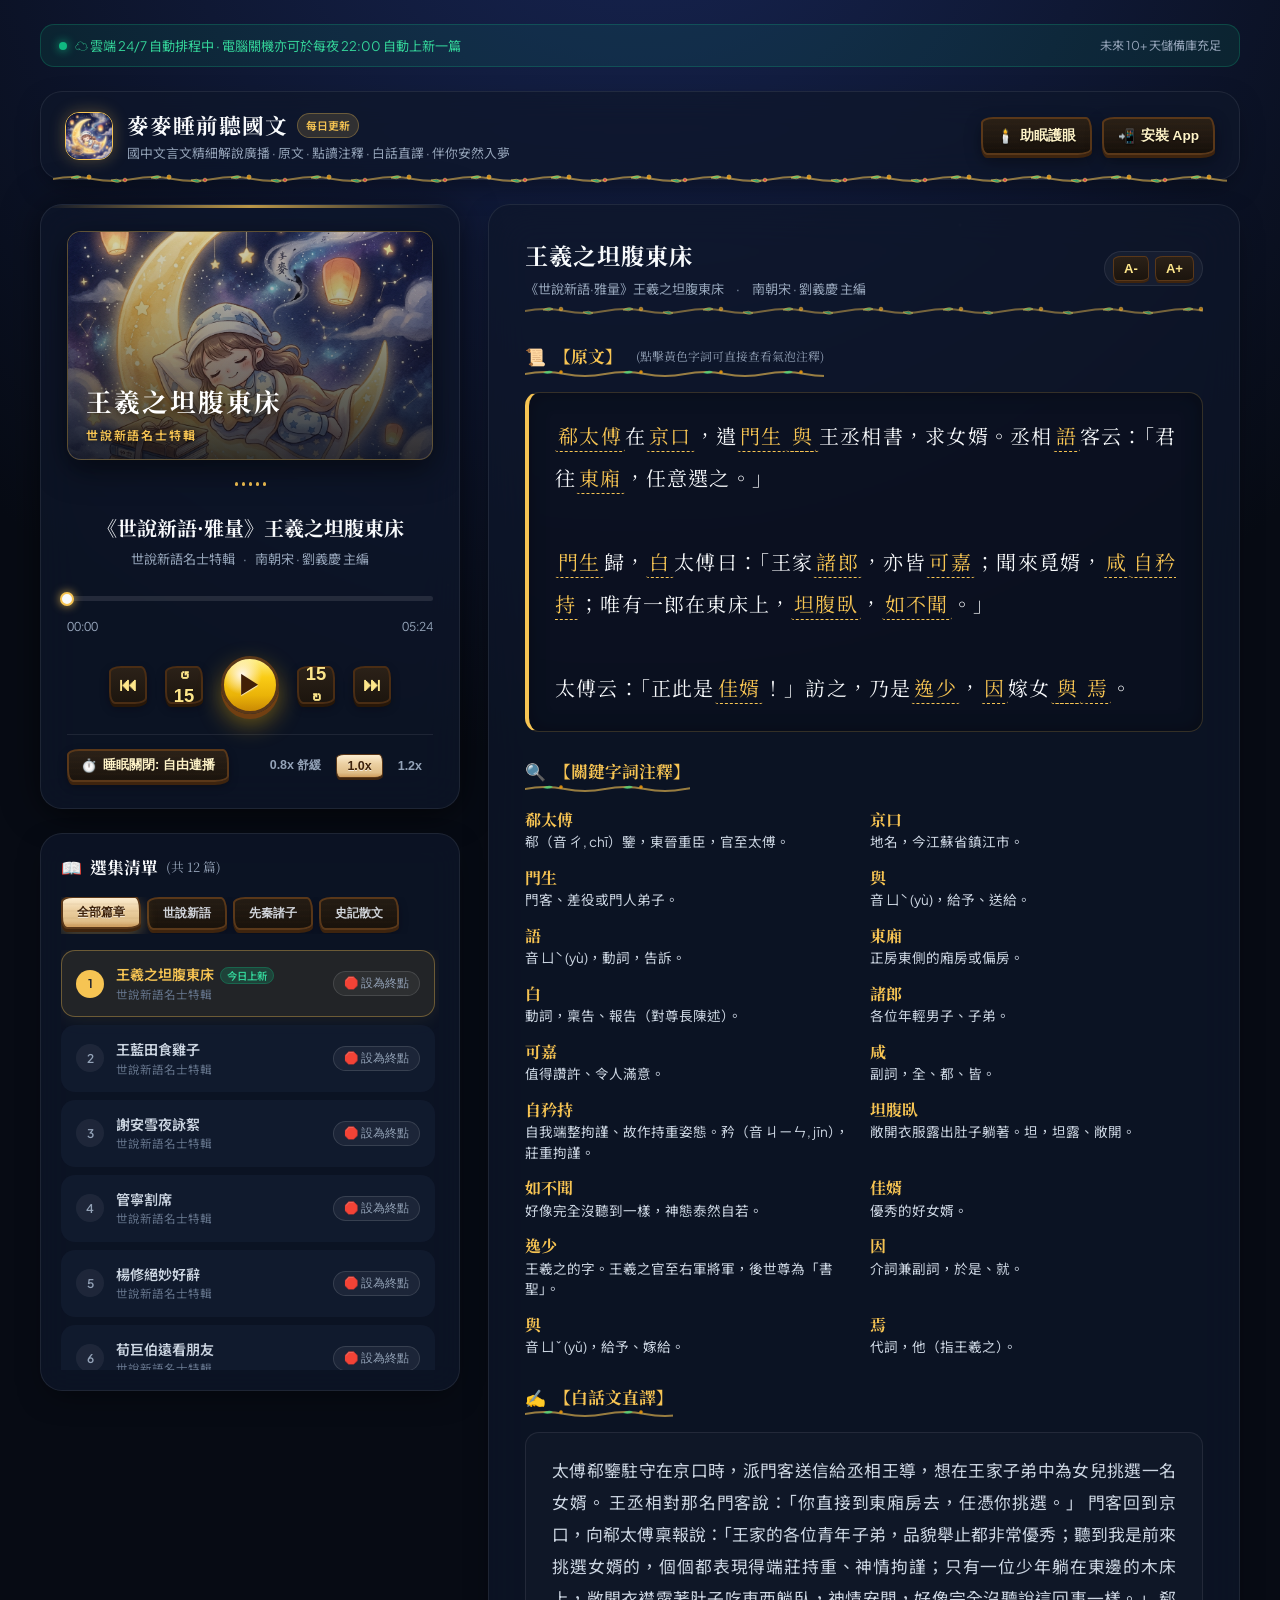
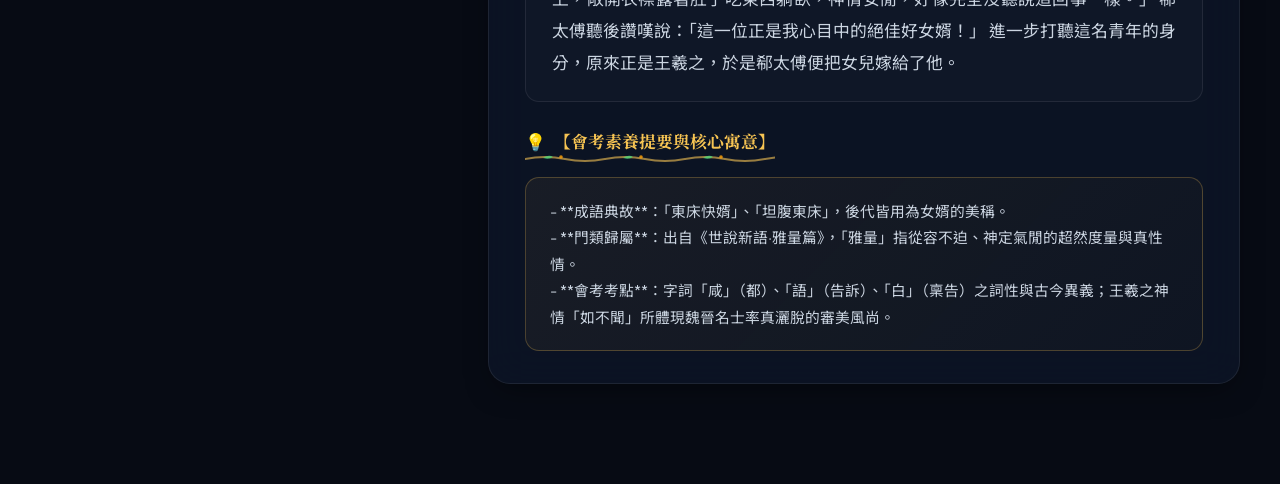
==== commit a26d6f25: "feat(ui): 升級麥麥筆記溫暖手繪卡通立體按鈕風格，替換一般膠囊按鈕" ====
--- a/web/index.html
+++ b/web/index.html
@@ -3,7 +3,7 @@
 <head>
   <meta charset="UTF-8">
   <meta name="viewport" content="width=device-width, initial-scale=1.0, maximum-scale=1.0, user-scalable=no">
-  <title>麥麥睡前聽國文 🌙 國中會考文言文睡眠廣播 | 逐篇白話直譯</title>
+  <title><span class="brand-title-text">麥麥睡前聽國文</span> 🌙 國中會考文言文睡眠廣播 | 逐篇白話直譯</title>
   <meta name="description" content="專為國中會考學生設計的文言文睡前聆聽平台，每日雲端定時自動上新一篇，逐篇客觀解讀世說新語與先秦諸子原文、字詞釋義與白話文直譯，支援關閉螢幕背景播放、智慧定篇關閉與夜間護眼模式。">
   
   <!-- PWA Manifest & Web App Meta -->
@@ -84,7 +84,7 @@
         <div>
           <h1 class="brand-title">
             麥麥睡前聽國文
-            <span class="brand-badge">每日雲端上新</span>
+            <span class="brand-badge">每日更新</span>
           </h1>
           <p class="brand-subtitle">國中文言文精細解說廣播 · 原文 · 點讀注釋 · 白話直譯 · 伴你安然入夢</p>
         </div>
--- a/web/styles.css
+++ b/web/styles.css
@@ -202,6 +202,13 @@
 }
 
 .brand-title {
+  flex-wrap: wrap;
+}
+.brand-title-text {
+  display: inline-block;
+  white-space: nowrap;
+}
+.brand-title {
   font-family: var(--font-serif);
   font-size: 1.35rem;
   font-weight: 700;
@@ -1507,6 +1514,16 @@
   }
   .brand-title {
     font-size: 1.15rem;
+    flex-wrap: wrap;
+    gap: 6px;
+  }
+  .brand-title-text {
+    display: inline-block;
+    white-space: nowrap;
+    word-break: keep-all;
+  }
+  .brand-badge {
+    white-space: nowrap;
   }
   .brand-logo-img {
     width: 40px;
@@ -1581,86 +1598,256 @@
   pointer-events: none;
 }
 
-/* 💊 麥麥專屬立體膠囊按鍵風格 (Capsule Pill Buttons with 3D Depth & Micro-Spring) */
-.btn-action,
-.mobile-nav-btn,
-.timer-chip,
-.cat-tab,
-.btn-font,
-.btn-mobile-jump-playlist,
-.timer-opt-btn {
-  border-radius: 9999px !important;
-  transition: all 0.24s cubic-bezier(0.34, 1.56, 0.64, 1) !important;
-  font-weight: 700 !important;
-}
-
+/* ========================================================
+   🪵 麥麥筆記溫暖手繪卡通立體按鍵風格 (Miley Notes Cartoon Style Buttons)
+   ======================================================== */
+
+/* 1. 頂部操作按鈕 (助眠護眼 / 安裝 App) */
 .btn-action {
-  box-shadow: 0 3px 0 rgba(0, 0, 0, 0.4), 0 6px 14px rgba(0, 0, 0, 0.25) !important;
-  border: 1.5px solid rgba(246, 196, 83, 0.3) !important;
+  border-radius: 12px 6px 14px 6px / 6px 14px 6px 12px !important;
+  border: 2px solid #5a3819 !important;
+  background: 
+    repeating-linear-gradient(180deg, transparent 0px, transparent 4px, rgba(110, 68, 28, 0.06) 5px, transparent 6px),
+    linear-gradient(180deg, #2a2016 0%, #1f1710 60%, #150f09 100%) !important;
+  color: #fef3c7 !important;
+  font-weight: 800 !important;
+  box-shadow: 0 3px 0 #3e240e, 0 6px 16px rgba(0, 0, 0, 0.4) !important;
+  transition: all 0.22s cubic-bezier(0.34, 1.56, 0.64, 1) !important;
+  text-shadow: 0 1px 2px rgba(0,0,0,0.6) !important;
 }
 .btn-action:hover {
   transform: translateY(-2px) scale(1.03) !important;
-  box-shadow: 0 5px 0 rgba(0, 0, 0, 0.45), 0 8px 18px rgba(246, 196, 83, 0.25) !important;
-  border-color: var(--accent-gold) !important;
+  border-color: #f6c453 !important;
+  color: #ffffff !important;
+  box-shadow: 0 5px 0 #3e240e, 0 8px 20px rgba(246, 196, 83, 0.3) !important;
 }
 .btn-action:active {
-  transform: translateY(1px) scale(0.98) !important;
-  box-shadow: 0 1px 0 rgba(0, 0, 0, 0.4) !important;
-}
-
-/* 膠囊播放控制按鈕群 */
-.ctrl-btn {
-  border-radius: 9999px !important;
-  box-shadow: 0 3px 0 rgba(0, 0, 0, 0.35) !important;
-  border: 1px solid rgba(255, 255, 255, 0.12) !important;
-  background: rgba(255, 255, 255, 0.05) !important;
-}
-.ctrl-btn:hover {
-  transform: translateY(-2px) scale(1.06) !important;
-  border-color: rgba(246, 196, 83, 0.45) !important;
-}
-.ctrl-btn:active {
+  transform: translateY(2px) scale(0.97) !important;
+  box-shadow: 0 1px 0 #3e240e !important;
+}
+
+/* 2. 手機端分頁導航按鈕 (正在播放 / 選集清單 / 文言精讀) */
+.mobile-nav-btn {
+  border-radius: 14px 8px 14px 8px / 8px 14px 8px 14px !important;
+  border: 2px solid rgba(90, 56, 25, 0.6) !important;
+  font-weight: 800 !important;
+  transition: all 0.22s cubic-bezier(0.34, 1.56, 0.64, 1) !important;
+}
+.mobile-nav-btn.active {
+  background: 
+    repeating-linear-gradient(180deg, transparent 0px, transparent 4px, rgba(110, 68, 28, 0.08) 5px, transparent 6px),
+    linear-gradient(180deg, #fcedd0 0%, #ecd0a2 40%, #dfbe89 80%, #cf9d5d 100%) !important;
+  border: 2px solid #5a3819 !important;
+  color: #3e220a !important;
+  text-shadow: 0 1px 0 rgba(255, 255, 255, 0.7) !important;
+  box-shadow: 0 3px 0 #3e240e, 0 6px 14px rgba(246, 196, 83, 0.3) !important;
+  transform: translateY(-1px) !important;
+}
+
+/* 3. 核心播放控制大按鈕 (播放/暫停 經典木質金黃卡通大按鈕) */
+.btn-play-pause {
+  border-radius: 50% !important;
+  border: 3.5px solid #5a3819 !important;
+  background: 
+    radial-gradient(circle at 35% 30%, #fff7ed 0%, transparent 40%),
+    linear-gradient(180deg, #fef08a 0%, #facc15 35%, #eab308 70%, #ca8a04 100%) !important;
+  color: #422006 !important;
+  font-size: 26px !important;
+  box-shadow: 0 5px 0 #713f12, 0 10px 24px rgba(234, 179, 8, 0.45) !important;
+  transition: all 0.2s cubic-bezier(0.34, 1.56, 0.64, 1) !important;
+  text-shadow: 0 1px 1px rgba(255, 255, 255, 0.8) !important;
+}
+.btn-play-pause:hover {
+  transform: translateY(-3px) scale(1.08) !important;
+  box-shadow: 0 8px 0 #713f12, 0 14px 28px rgba(234, 179, 8, 0.6) !important;
+}
+.btn-play-pause:active {
+  transform: translateY(2px) scale(0.95) !important;
+  box-shadow: 0 2px 0 #713f12 !important;
+}
+
+/* 上下一篇與快進倒退輔助按鈕 */
+.ctrl-btn:not(.btn-play-pause) {
+  border-radius: 12px 6px 12px 6px / 6px 12px 6px 12px !important;
+  border: 2px solid #4a2d14 !important;
+  background: linear-gradient(180deg, #2b2118 0%, #1c150e 100%) !important;
+  color: #fde68a !important;
+  font-weight: 800 !important;
+  box-shadow: 0 3px 0 #281708, 0 4px 10px rgba(0,0,0,0.3) !important;
+  transition: all 0.2s cubic-bezier(0.34, 1.56, 0.64, 1) !important;
+}
+.ctrl-btn:not(.btn-play-pause):hover {
+  transform: translateY(-2px) scale(1.05) !important;
+  border-color: #f6c453 !important;
+  color: #ffffff !important;
+  box-shadow: 0 4px 0 #281708, 0 6px 14px rgba(246, 196, 83, 0.25) !important;
+}
+.ctrl-btn:not(.btn-play-pause):active {
   transform: translateY(1px) scale(0.96) !important;
-  box-shadow: 0 1px 0 rgba(0, 0, 0, 0.35) !important;
-}
-
-.btn-play-pause {
-  box-shadow: 0 5px 0 #b45309, 0 10px 25px rgba(246, 196, 83, 0.45) !important;
-  border: 2px solid #fde047 !important;
-}
-.btn-play-pause:hover {
-  transform: translateY(-3px) scale(1.05) !important;
-  box-shadow: 0 8px 0 #b45309, 0 14px 30px rgba(246, 196, 83, 0.55) !important;
-}
-.btn-play-pause:active {
-  transform: translateY(2px) scale(0.96) !important;
-  box-shadow: 0 2px 0 #b45309 !important;
-}
-
-/* 膠囊選集分類標籤 */
+  box-shadow: 0 1px 0 #281708 !important;
+}
+
+/* 4. 睡眠定時按鈕 (木牌風格定時膠囊) */
+.timer-chip {
+  border-radius: 12px 6px 14px 6px / 6px 14px 6px 12px !important;
+  border: 2px solid #5a3819 !important;
+  background: 
+    repeating-linear-gradient(180deg, transparent 0px, transparent 4px, rgba(110, 68, 28, 0.06) 5px, transparent 6px),
+    linear-gradient(180deg, #2b2118 0%, #1b140d 100%) !important;
+  color: #fef3c7 !important;
+  font-weight: 800 !important;
+  box-shadow: 0 3px 0 #3e240e, 0 4px 10px rgba(0, 0, 0, 0.3) !important;
+  transition: all 0.22s cubic-bezier(0.34, 1.56, 0.64, 1) !important;
+}
+.timer-chip:hover {
+  transform: translateY(-2px) !important;
+  border-color: #f6c453 !important;
+  color: #ffffff !important;
+  box-shadow: 0 4px 0 #3e240e, 0 6px 14px rgba(246, 196, 83, 0.25) !important;
+}
+.timer-chip.active {
+  background: 
+    linear-gradient(180deg, #fef08a 0%, #eab308 100%) !important;
+  color: #422006 !important;
+  border-color: #713f12 !important;
+  text-shadow: 0 1px 0 rgba(255, 255, 255, 0.6) !important;
+  box-shadow: 0 3px 0 #713f12, 0 6px 16px rgba(234, 179, 8, 0.4) !important;
+}
+
+/* 5. 語速切換按鈕 (0.8x 舒緩 / 1.0x / 1.2x) */
+.speed-btn {
+  border-radius: 8px 4px 8px 4px / 4px 8px 4px 8px !important;
+  border: 1.5px solid transparent !important;
+  font-weight: 800 !important;
+  padding: 4px 10px !important;
+  transition: all 0.2s cubic-bezier(0.34, 1.56, 0.64, 1) !important;
+}
+.speed-btn:hover {
+  border-color: rgba(246, 196, 83, 0.4) !important;
+  background: rgba(246, 196, 83, 0.1) !important;
+  color: #fef08a !important;
+  transform: translateY(-1px) !important;
+}
+.speed-btn.active {
+  background: 
+    linear-gradient(180deg, #fcedd0 0%, #ecd0a2 40%, #dfbe89 80%, #cf9d5d 100%) !important;
+  border: 1.5px solid #5a3819 !important;
+  color: #3e220a !important;
+  font-weight: 900 !important;
+  text-shadow: 0 1px 0 rgba(255, 255, 255, 0.7) !important;
+  box-shadow: 0 2px 0 #3e240e !important;
+}
+
+/* 6. 選集分類小木牌標籤 (全部篇章 / 世說新語 / 先秦諸子 / 史記散文) */
 .cat-tab {
-  border-radius: 9999px !important;
+  border-radius: 12px 6px 14px 6px / 6px 14px 6px 12px !important;
+  border: 2px solid #5a3819 !important;
+  background: 
+    repeating-linear-gradient(180deg, transparent 0px, transparent 4px, rgba(110, 68, 28, 0.06) 5px, transparent 6px),
+    linear-gradient(180deg, #241c14 0%, #19120b 100%) !important;
+  color: #d1d5db !important;
+  font-weight: 800 !important;
   padding: 6px 14px !important;
-  border: 1.5px solid rgba(255, 255, 255, 0.1) !important;
-  box-shadow: 0 2px 0 rgba(0, 0, 0, 0.3) !important;
+  box-shadow: 0 3px 0 #3e240e, 0 4px 10px rgba(0, 0, 0, 0.25) !important;
+  transition: all 0.22s cubic-bezier(0.34, 1.56, 0.64, 1) !important;
+}
+.cat-tab:hover {
+  transform: translateY(-2px) scale(1.03) !important;
+  border-color: #f6c453 !important;
+  color: #ffffff !important;
+  box-shadow: 0 4px 0 #3e240e, 0 6px 14px rgba(246, 196, 83, 0.2) !important;
 }
 .cat-tab.active {
-  background: linear-gradient(135deg, rgba(246, 196, 83, 0.22), rgba(245, 158, 11, 0.15)) !important;
-  border-color: var(--accent-gold) !important;
-  box-shadow: 0 3px 0 rgba(180, 83, 9, 0.6), 0 0 15px rgba(246, 196, 83, 0.2) !important;
-}
-
-/* 膠囊字體縮放按鈕 */
+  background: 
+    repeating-linear-gradient(180deg, transparent 0px, transparent 5px, rgba(110, 68, 28, 0.08) 6px, transparent 7px),
+    linear-gradient(180deg, #fcedd0 0%, #ecd0a2 40%, #dfbe89 80%, #cf9d5d 100%) !important;
+  border: 2px solid #5a3819 !important;
+  color: #3e220a !important;
+  font-weight: 900 !important;
+  text-shadow: 0 1px 0 rgba(255, 255, 255, 0.7) !important;
+  box-shadow: 0 3px 0 #3e240e, 0 6px 16px rgba(246, 196, 83, 0.35) !important;
+  transform: translateY(-1px) !important;
+}
+
+/* 7. 文言精讀字體縮放小木牌按鈕 (A- / A+) */
 .btn-font {
-  border-radius: 9999px !important;
+  border-radius: 8px 4px 8px 4px / 4px 8px 4px 8px !important;
+  border: 1.5px solid #5a3819 !important;
+  background: linear-gradient(180deg, #2b2118 0%, #1b140d 100%) !important;
+  color: #fde68a !important;
+  font-weight: 800 !important;
+  box-shadow: 0 2px 0 #3e240e !important;
   padding: 4px 10px !important;
-  border: 1px solid rgba(246, 196, 83, 0.25) !important;
-  box-shadow: 0 2px 0 rgba(0, 0, 0, 0.3) !important;
+  transition: all 0.2s cubic-bezier(0.34, 1.56, 0.64, 1) !important;
 }
 .btn-font:hover {
-  transform: translateY(-1px) !important;
-  box-shadow: 0 3px 0 rgba(0, 0, 0, 0.4) !important;
-}
+  transform: translateY(-2px) !important;
+  border-color: #f6c453 !important;
+  color: #ffffff !important;
+  box-shadow: 0 3px 0 #3e240e, 0 4px 10px rgba(246, 196, 83, 0.25) !important;
+}
+
+/* 8. 手機端快速查看選集木牌長按鈕 */
+.btn-mobile-jump-playlist {
+  border-radius: 14px 8px 14px 8px / 8px 14px 8px 14px !important;
+  border: 2px solid #5a3819 !important;
+  background: 
+    repeating-linear-gradient(180deg, transparent 0px, transparent 5px, rgba(110, 68, 28, 0.08) 6px, transparent 7px),
+    linear-gradient(180deg, #fcedd0 0%, #ecd0a2 40%, #dfbe89 80%, #cf9d5d 100%) !important;
+  color: #3e220a !important;
+  font-weight: 900 !important;
+  text-shadow: 0 1px 0 rgba(255, 255, 255, 0.7) !important;
+  box-shadow: 0 4px 0 #3e240e, 0 8px 20px rgba(0, 0, 0, 0.35) !important;
+  transition: all 0.22s cubic-bezier(0.34, 1.56, 0.64, 1) !important;
+}
+.btn-mobile-jump-playlist:active {
+  transform: translateY(2px) !important;
+  box-shadow: 0 1px 0 #3e240e !important;
+}
+
+/* 9. 睡眠定時彈窗內部的選項按鈕 */
+.timer-opt-btn {
+  border-radius: 12px 6px 14px 6px / 6px 14px 6px 12px !important;
+  border: 1.5px solid #5a3819 !important;
+  background: linear-gradient(180deg, #241c14 0%, #18110a 100%) !important;
+  color: #e5e7eb !important;
+  font-weight: 800 !important;
+  box-shadow: 0 3px 0 #3e240e !important;
+  transition: all 0.2s cubic-bezier(0.34, 1.56, 0.64, 1) !important;
+}
+.timer-opt-btn:hover {
+  transform: translateY(-2px) !important;
+  border-color: #f6c453 !important;
+  color: #ffffff !important;
+  box-shadow: 0 4px 0 #3e240e, 0 6px 14px rgba(246, 196, 83, 0.25) !important;
+}
+.timer-opt-btn.active {
+  background: 
+    linear-gradient(180deg, #fcedd0 0%, #dfbe89 100%) !important;
+  color: #3e220a !important;
+  border-color: #5a3819 !important;
+  text-shadow: 0 1px 0 rgba(255, 255, 255, 0.7) !important;
+  box-shadow: 0 3px 0 #3e240e !important;
+}
+
+/* 10. 吸底迷你播放條的播放/下一篇按鈕 */
+.mini-btn-play,
+.mini-btn-next {
+  border-radius: 50% !important;
+  border: 2px solid #5a3819 !important;
+  box-shadow: 0 2px 0 #3e240e !important;
+  font-weight: 800 !important;
+  transition: all 0.2s cubic-bezier(0.34, 1.56, 0.64, 1) !important;
+}
+.mini-btn-play {
+  background: linear-gradient(180deg, #fef08a 0%, #eab308 100%) !important;
+  color: #422006 !important;
+}
+.mini-btn-next {
+  background: linear-gradient(180deg, #2b2118 0%, #1c150e 100%) !important;
+  color: #fde68a !important;
+}
+
 
 /* 📱 手機直立防重疊核心保證 (Mobile Portrait Responsive Overlap Fix) */
 @media (max-width: 768px) {
@@ -1736,6 +1923,13 @@
     height: 32px !important;
   }
   .brand-title {
+  flex-wrap: wrap;
+}
+.brand-title-text {
+  display: inline-block;
+  white-space: nowrap;
+}
+.brand-title {
     font-size: 1rem !important;
   }
   .mobile-segmented-nav {
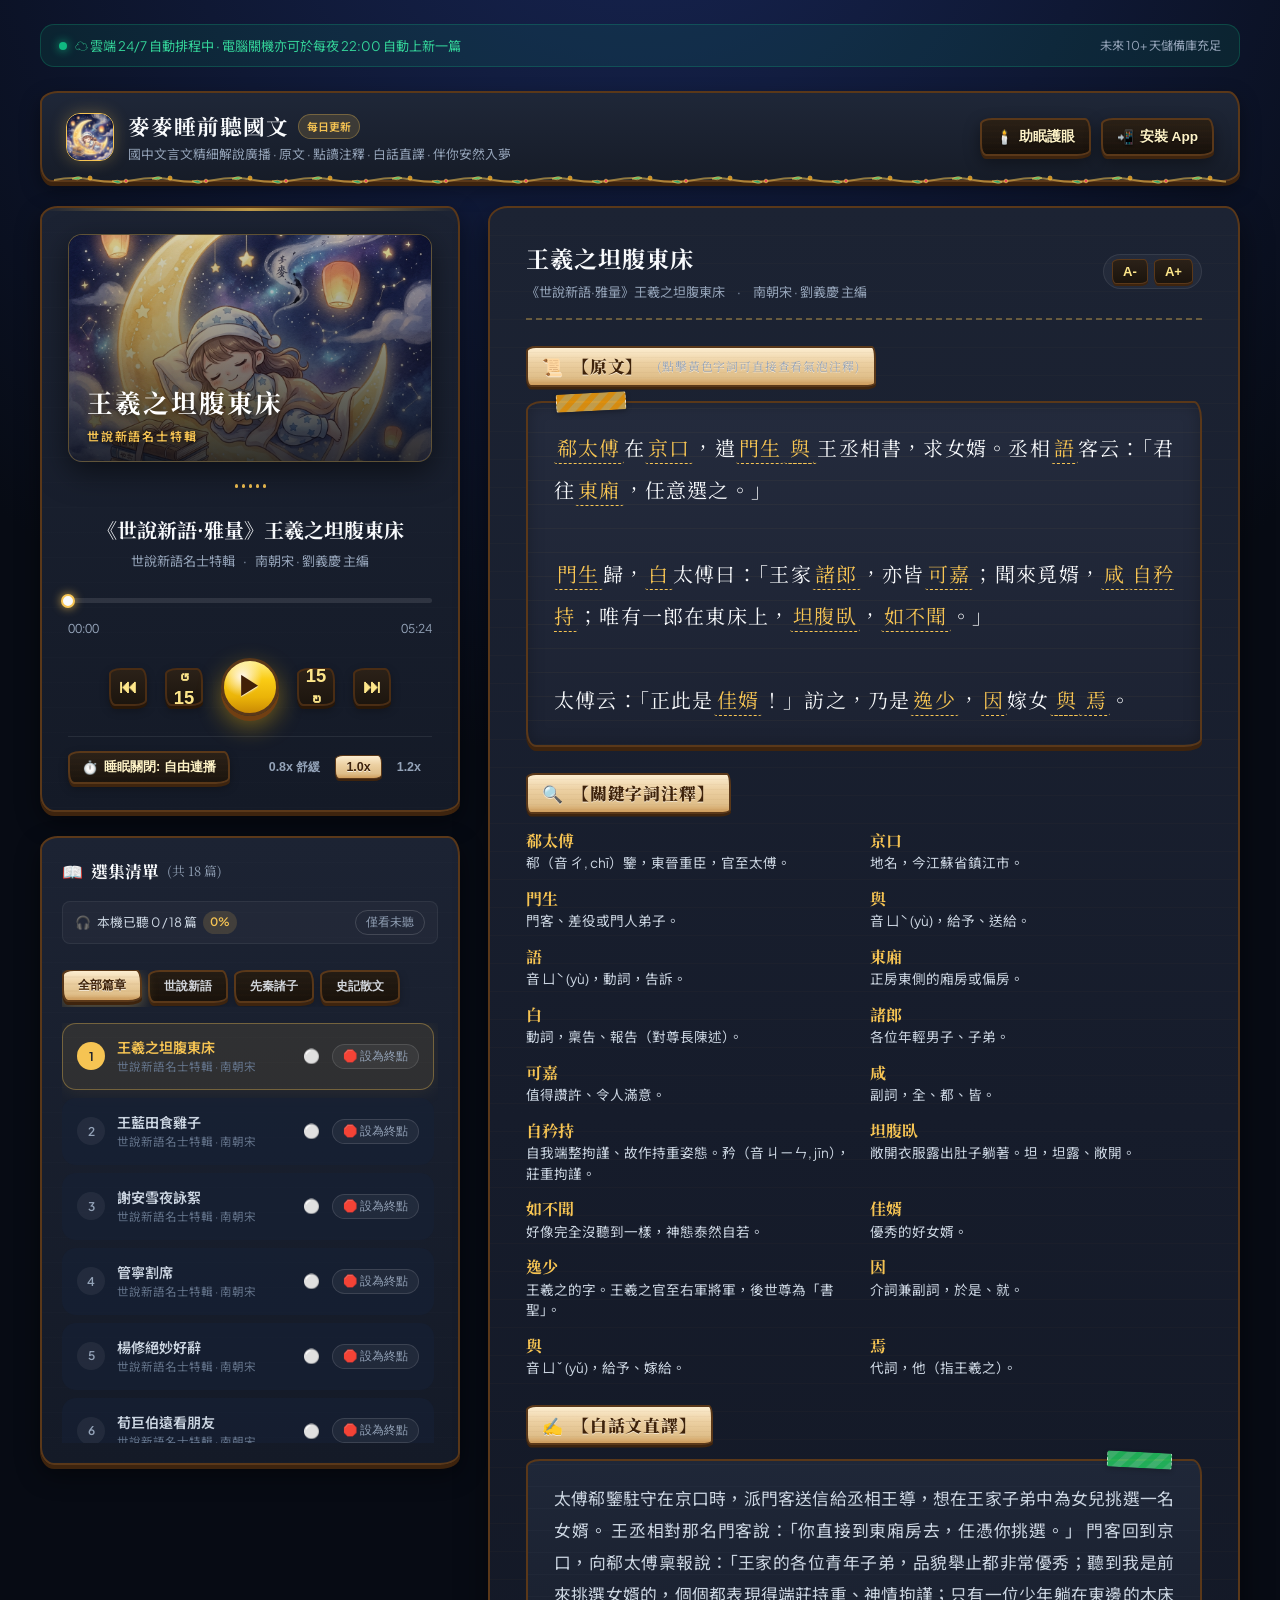
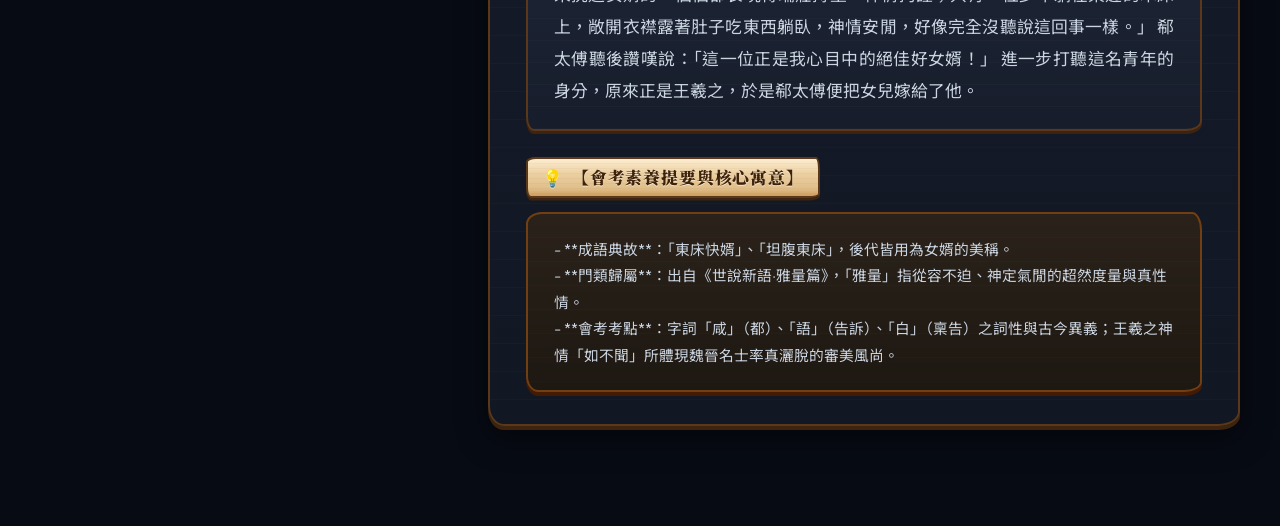
==== commit 697f473c: "✨ [Upgrade] 篇數擴充至18篇、新增裝置已聽進度追蹤、自動定位下一篇未聽、儲備未來15篇優質會考古文" ====
--- a/web/index.html
+++ b/web/index.html
@@ -229,6 +229,18 @@
             </h3>
           </div>
 
+          <!-- 裝置收聽進度與已聽篩選 (自動記住裝置收聽進度) -->
+          <div class="listening-tracker-box" id="listeningTrackerBox">
+            <div class="listening-stat-info">
+              <span>🎧</span>
+              <span id="listeningStatText">本機已聽 0 / 18 篇</span>
+              <span class="listening-progress-pill" id="listeningProgressPercent">0%</span>
+            </div>
+            <button class="filter-unread-toggle" id="btnFilterUnreadToggle" title="切換只顯示尚未聽過的篇章">
+              <span>僅看未聽</span>
+            </button>
+          </div>
+
           <!-- 分類標籤切換 -->
           <div class="category-tabs" id="categoryTabs">
             <button class="cat-tab active" data-category="ALL">全部篇章</button>
--- a/web/styles.css
+++ b/web/styles.css
@@ -1598,6 +1598,171 @@
   pointer-events: none;
 }
 
+
+/* ========================================================
+   📜 麥麥筆記卡通手帳紙張與便簽卡片風格 (Miley Notes Paper & Notepad Style)
+   ======================================================== */
+
+/* 1. 閱讀區主容器：像一本手繪手帳本頁 (Stationery Notebook Page) */
+.reading-card {
+  background: 
+    repeating-linear-gradient(180deg, transparent 0px, transparent 27px, rgba(246, 196, 83, 0.04) 28px),
+    linear-gradient(180deg, #1c2333 0%, #161c2b 50%, #121724 100%) !important;
+  border: 2.5px solid #5a3819 !important;
+  border-radius: 20px 14px 22px 16px / 16px 22px 14px 20px !important;
+  box-shadow: 
+    0 4px 0 #3e240e,
+    0 12px 30px rgba(0, 0, 0, 0.5) !important;
+  position: relative;
+}
+
+/* 頂部閱讀工具列：手繪手帳分割線 */
+.reading-toolbar {
+  border-bottom: 2px dashed rgba(246, 196, 83, 0.35) !important;
+  padding-bottom: 16px !important;
+}
+.reading-toolbar::after {
+  display: none !important; /* 移除重複生硬的分隔條 */
+}
+
+/* 分區標籤：卡通手帳小印章貼紙 */
+.section-label {
+  border-bottom: none !important;
+  padding: 5px 14px !important;
+  background: 
+    repeating-linear-gradient(180deg, transparent 0px, transparent 4px, rgba(110, 68, 28, 0.08) 5px),
+    linear-gradient(180deg, #fcedd0 0%, #ecd0a2 40%, #dfbe89 80%, #cf9d5d 100%) !important;
+  color: #3e220a !important;
+  border: 2px solid #5a3819 !important;
+  border-radius: 10px 4px 12px 5px / 5px 12px 4px 10px !important;
+  box-shadow: 0 2.5px 0 #3e240e !important;
+  font-weight: 900 !important;
+  letter-spacing: 0.05em !important;
+  text-shadow: 0 1px 0 rgba(255, 255, 255, 0.6) !important;
+}
+.section-label::after {
+  display: none !important;
+}
+
+/* 2. 【原文】區塊：暖黃羊皮紙手繪方格手帳卡片 (Warm Parchment Note Box) */
+.original-box {
+  background: 
+    repeating-linear-gradient(0deg, rgba(246, 196, 83, 0.04) 0px, rgba(246, 196, 83, 0.04) 1px, transparent 1px, transparent 24px),
+    linear-gradient(180deg, #242b3d 0%, #1c2232 100%) !important;
+  border: 2.5px solid #5a3819 !important;
+  border-left: 2.5px solid #5a3819 !important;
+  border-radius: 16px 8px 18px 10px / 10px 18px 8px 16px !important;
+  box-shadow: 
+    0 4px 0 #3e240e,
+    inset 0 0 16px rgba(0, 0, 0, 0.25) !important;
+  padding: 24px 26px !important;
+  position: relative;
+}
+
+/* 原文卡片左上角紙膠帶裝飾 (Cute Washi Tape Accent) */
+.original-box::before {
+  content: '';
+  position: absolute;
+  top: -10px;
+  left: 28px;
+  width: 70px;
+  height: 18px;
+  background: repeating-linear-gradient(
+    -45deg,
+    rgba(246, 196, 83, 0.75),
+    rgba(246, 196, 83, 0.75) 6px,
+    rgba(245, 158, 11, 0.85) 6px,
+    rgba(245, 158, 11, 0.85) 12px
+  );
+  border-left: 1.5px dashed rgba(255, 255, 255, 0.7);
+  border-right: 1.5px dashed rgba(255, 255, 255, 0.7);
+  box-shadow: 0 2px 5px rgba(0, 0, 0, 0.25);
+  transform: rotate(-3deg);
+  border-radius: 2px;
+  pointer-events: none;
+}
+
+/* 3. 【白話文直譯】區塊：清爽米白卡通便簽紙 (Parchment Paper Memo Box) */
+.translation-box {
+  background: 
+    repeating-linear-gradient(0deg, rgba(255, 255, 255, 0.02) 0px, rgba(255, 255, 255, 0.02) 1px, transparent 1px, transparent 22px),
+    linear-gradient(180deg, #1f2738 0%, #171d2b 100%) !important;
+  border: 2px solid #5a3819 !important;
+  border-radius: 14px 10px 16px 8px / 8px 16px 10px 14px !important;
+  box-shadow: 0 3px 0 #3e240e !important;
+  padding: 22px 26px !important;
+  position: relative;
+}
+
+/* 白話文右上角紙膠帶裝飾 */
+.translation-box::before {
+  content: '';
+  position: absolute;
+  top: -9px;
+  right: 28px;
+  width: 65px;
+  height: 16px;
+  background: repeating-linear-gradient(
+    -45deg,
+    rgba(74, 222, 128, 0.75),
+    rgba(74, 222, 128, 0.75) 6px,
+    rgba(34, 197, 94, 0.85) 6px,
+    rgba(34, 197, 94, 0.85) 12px
+  );
+  border-left: 1.5px dashed rgba(255, 255, 255, 0.7);
+  border-right: 1.5px dashed rgba(255, 255, 255, 0.7);
+  box-shadow: 0 2px 5px rgba(0, 0, 0, 0.2);
+  transform: rotate(3deg);
+  border-radius: 2px;
+  pointer-events: none;
+}
+
+/* 4. 【字詞注釋】小卡片：手切便簽隨身小卡 (Flashcards) */
+.vocab-card {
+  background: linear-gradient(180deg, #222a3a 0%, #19202e 100%) !important;
+  border: 2px solid #5a3819 !important;
+  border-radius: 12px 6px 14px 6px / 6px 14px 6px 12px !important;
+  box-shadow: 0 3px 0 #3e240e !important;
+  transition: all 0.22s cubic-bezier(0.34, 1.56, 0.64, 1) !important;
+}
+.vocab-card:hover {
+  transform: translateY(-3px) scale(1.02) !important;
+  border-color: #f6c453 !important;
+  box-shadow: 0 5px 0 #3e240e, 0 8px 18px rgba(246, 196, 83, 0.2) !important;
+}
+
+/* 5. 【會考素養提要】區塊：暖橙色重點便簽本 (Orange Highlight Memo) */
+.exam-points-box {
+  background: 
+    repeating-linear-gradient(180deg, transparent 0px, transparent 23px, rgba(245, 158, 11, 0.05) 24px),
+    linear-gradient(180deg, #2a221a 0%, #1e1812 100%) !important;
+  border: 2.5px solid #713f12 !important;
+  border-radius: 16px 10px 18px 12px / 12px 18px 10px 16px !important;
+  box-shadow: 0 4px 0 #451a03 !important;
+  padding: 22px 26px !important;
+  position: relative;
+}
+
+/* 6. 播放器卡片與選集卡片：手繪質感外框 */
+.player-card,
+.playlist-card {
+  border: 2.5px solid #5a3819 !important;
+  border-radius: 18px 12px 20px 14px / 14px 20px 12px 18px !important;
+  box-shadow: 0 4px 0 #3e240e, 0 10px 24px rgba(0, 0, 0, 0.45) !important;
+  background: 
+    repeating-linear-gradient(180deg, transparent 0px, transparent 24px, rgba(255, 255, 255, 0.015) 25px),
+    linear-gradient(180deg, #1c2333 0%, #141a27 100%) !important;
+}
+
+/* 頂部 Header 外框同步卡通化 */
+.header-bar {
+  border: 2.5px solid #5a3819 !important;
+  border-radius: 18px 12px 18px 12px / 12px 18px 12px 18px !important;
+  box-shadow: 0 4px 0 #3e240e, 0 8px 20px rgba(0, 0, 0, 0.4) !important;
+  background: linear-gradient(180deg, #1f2738 0%, #161c28 100%) !important;
+}
+
+
 /* ========================================================
    🪵 麥麥筆記溫暖手繪卡通立體按鍵風格 (Miley Notes Cartoon Style Buttons)
    ======================================================== */
@@ -1991,3 +2156,135 @@
     display: none !important;
   }
 }
+
+/* ==========================================================================
+   收聽進度條與已聽標記 (Listening Progress & History Tracker)
+   ========================================================================== */
+.listening-tracker-box {
+  display: flex;
+  align-items: center;
+  justify-content: space-between;
+  padding: 8px 12px;
+  background: rgba(255, 255, 255, 0.03);
+  border: 1px solid rgba(255, 255, 255, 0.06);
+  border-radius: var(--radius-sm);
+  margin-bottom: 10px;
+  font-size: 0.8rem;
+}
+
+.listening-stat-info {
+  display: flex;
+  align-items: center;
+  gap: 6px;
+  color: var(--text-secondary);
+}
+
+.listening-progress-pill {
+  font-size: 0.72rem;
+  padding: 2px 7px;
+  background: rgba(246, 196, 83, 0.15);
+  color: var(--accent-gold);
+  border-radius: 9999px;
+  font-weight: 600;
+}
+
+.filter-unread-toggle {
+  background: transparent;
+  border: 1px solid rgba(255, 255, 255, 0.15);
+  color: var(--text-muted);
+  border-radius: 9999px;
+  padding: 3px 10px;
+  font-size: 0.75rem;
+  cursor: pointer;
+  transition: var(--transition-smooth);
+  display: flex;
+  align-items: center;
+  gap: 4px;
+}
+
+.filter-unread-toggle:hover {
+  border-color: var(--accent-gold);
+  color: var(--text-secondary);
+}
+
+.filter-unread-toggle.active {
+  background: rgba(16, 185, 129, 0.2);
+  border-color: #34d399;
+  color: #34d399;
+  font-weight: 600;
+}
+
+/* 徽章標籤體系 */
+.badge-tag {
+  display: inline-flex;
+  align-items: center;
+  font-size: 0.65rem;
+  line-height: 1;
+  padding: 2px 6px;
+  border-radius: 9999px;
+  font-weight: 500;
+  vertical-align: middle;
+  margin-left: 5px;
+}
+
+.badge-tag.tag-today {
+  background: rgba(16, 185, 129, 0.18);
+  color: #34d399;
+  border: 1px solid rgba(16, 185, 129, 0.4);
+  box-shadow: 0 0 8px rgba(16, 185, 129, 0.2);
+}
+
+.badge-tag.tag-latest {
+  background: rgba(246, 196, 83, 0.15);
+  color: var(--accent-gold);
+  border: 1px solid rgba(246, 196, 83, 0.35);
+}
+
+.badge-tag.tag-listened {
+  background: rgba(255, 255, 255, 0.06);
+  color: #94a3b8;
+  border: 1px solid rgba(255, 255, 255, 0.1);
+}
+
+/* 已聽過的篇章樣式（保持顯示，色彩溫和、低干擾） */
+.playlist-item.is-listened {
+  opacity: 0.85;
+}
+
+.playlist-item.is-listened .item-badge {
+  background: rgba(16, 185, 129, 0.12);
+  color: #34d399;
+}
+
+.playlist-item.is-listened:hover {
+  opacity: 1;
+}
+
+.playlist-item.active.is-listened {
+  opacity: 1;
+}
+
+/* 標記已聽按鈕 */
+.btn-toggle-listened {
+  background: transparent;
+  border: none;
+  font-size: 0.85rem;
+  color: var(--text-dark);
+  cursor: pointer;
+  padding: 4px;
+  border-radius: 4px;
+  transition: var(--transition-smooth);
+  display: flex;
+  align-items: center;
+  justify-content: center;
+}
+
+.btn-toggle-listened:hover {
+  color: #34d399;
+  transform: scale(1.15);
+}
+
+.btn-toggle-listened.is-done {
+  color: #34d399;
+}
+
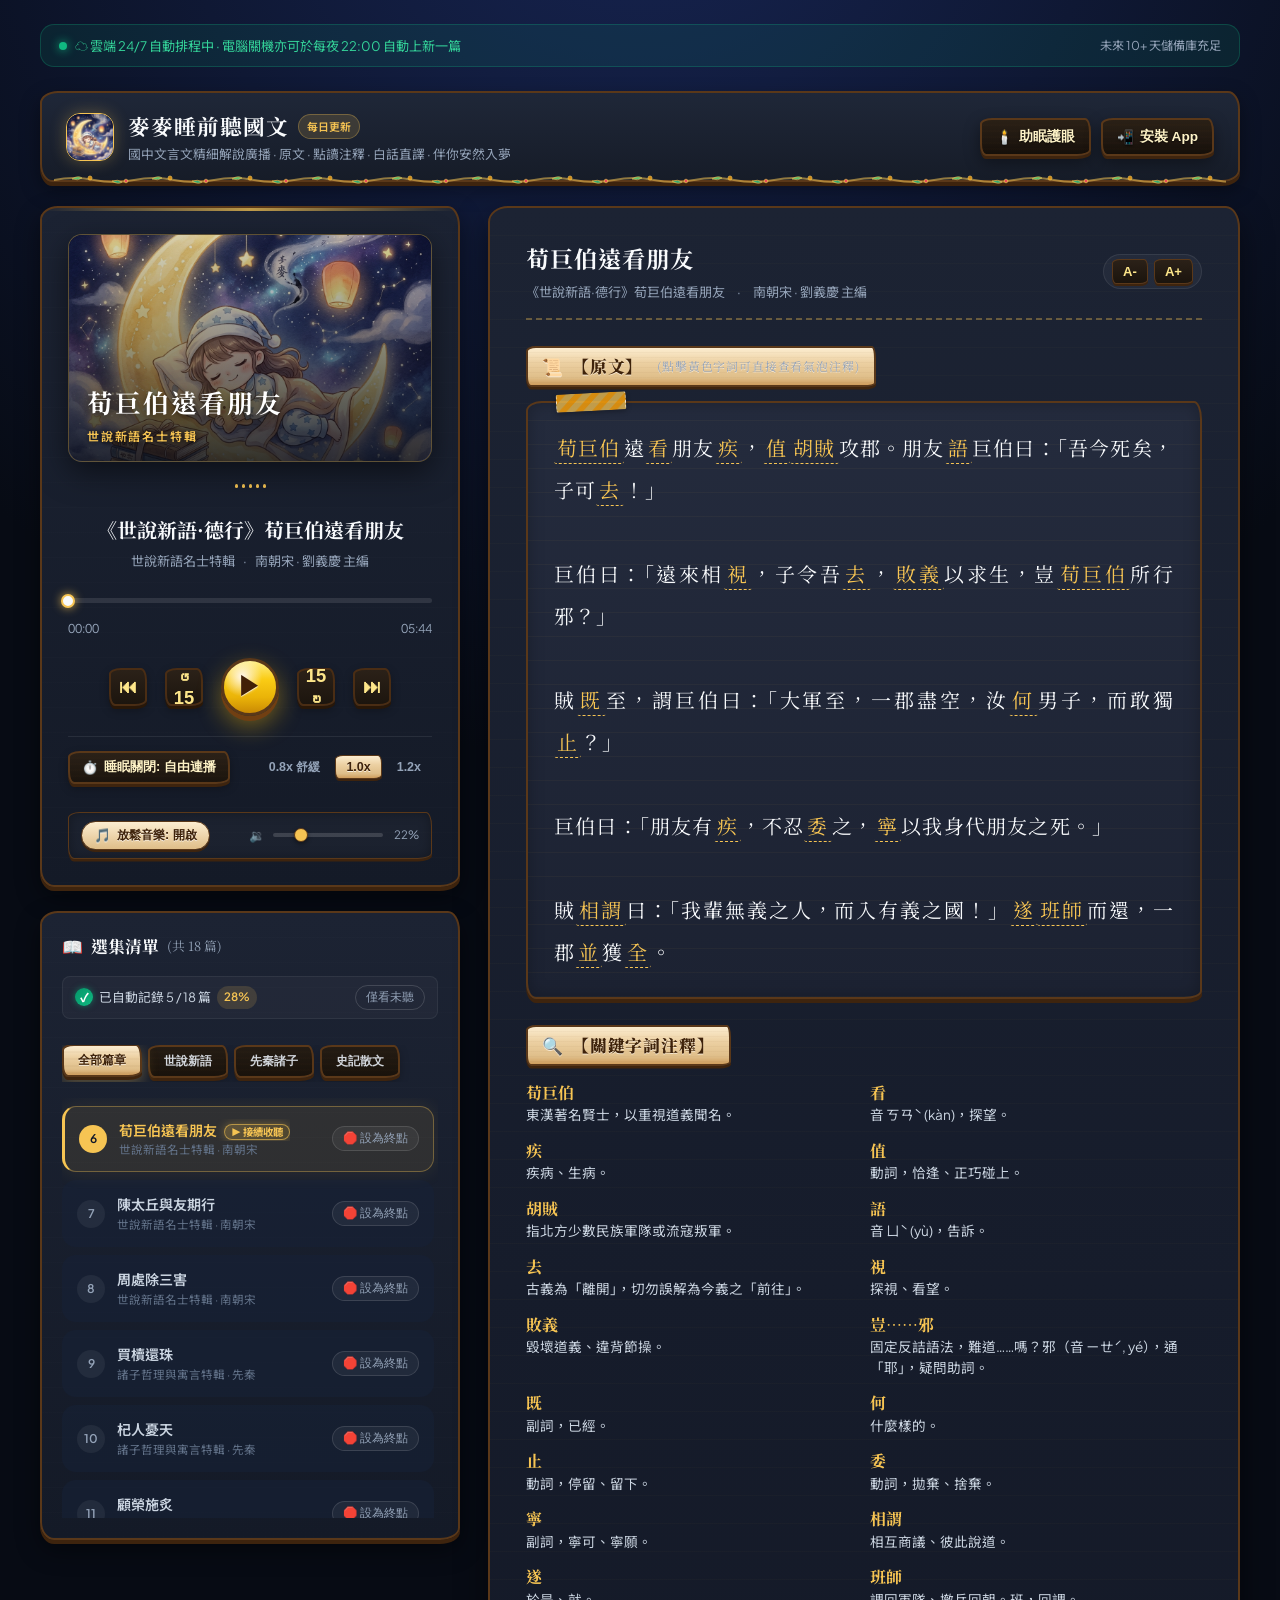
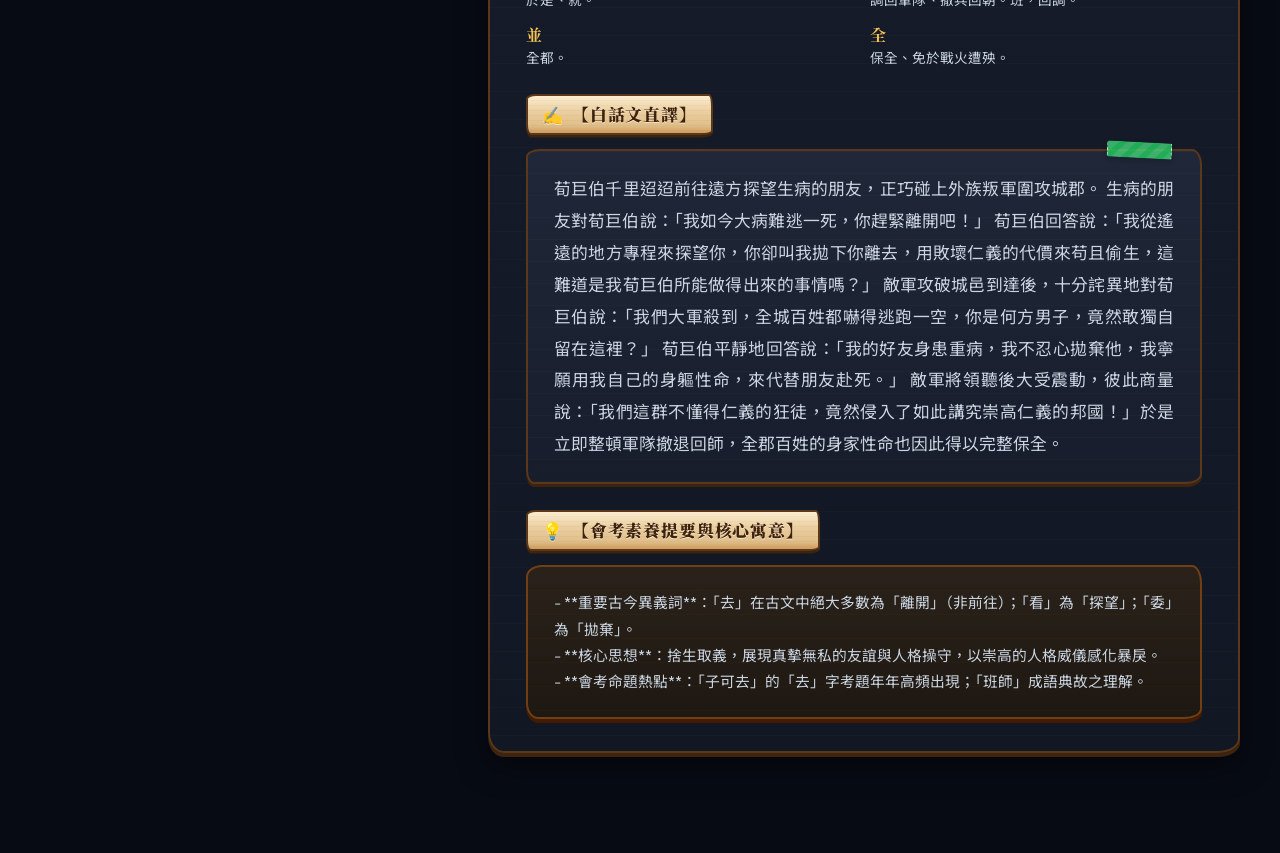
==== commit 85539b8e: "✨ [Feature] 內建睡前放鬆古典背景音樂(BGM)、全面改為播畢自動打勾記錄、自動從已打勾下一篇接續聽" ====
--- a/web/index.html
+++ b/web/index.html
@@ -211,6 +211,19 @@
             </div>
           </div>
 
+          <!-- 睡前放鬆背景音樂控制列 (獨立音軌、柔和底襯、伴隨解說) -->
+          <div class="bgm-control-bar" id="bgmControlBar">
+            <button class="bgm-chip active" id="btnToggleBgm" title="開啟或關閉睡前放鬆背景音樂">
+              <span class="bgm-icon">🎵</span>
+              <span id="bgmBadgeText">放鬆音樂: 開啟</span>
+            </button>
+            <div class="bgm-slider-wrap" title="滑動調節背景音樂音量">
+              <span class="bgm-vol-icon">🔉</span>
+              <input type="range" id="bgmVolRange" class="bgm-vol-range" min="0" max="100" value="22" step="2" />
+              <span id="bgmVolPercent" class="bgm-vol-percent">22%</span>
+            </div>
+          </div>
+
           <!-- 手機版快速查看選集按鈕 -->
           <button class="btn-mobile-jump-playlist" id="btnMobileJumpPlaylist" title="查看全部篇章選集">
             <span>📖</span>
@@ -229,11 +242,11 @@
             </h3>
           </div>
 
-          <!-- 裝置收聽進度與已聽篩選 (自動記住裝置收聽進度) -->
+          <!-- 裝置收聽進度與已聽篩選 (播放完畢自動打勾記錄，免手動操作) -->
           <div class="listening-tracker-box" id="listeningTrackerBox">
             <div class="listening-stat-info">
-              <span>🎧</span>
-              <span id="listeningStatText">本機已聽 0 / 18 篇</span>
+              <span class="stat-check-badge">✓</span>
+              <span id="listeningStatText">已自動記錄 0 / 18 篇</span>
               <span class="listening-progress-pill" id="listeningProgressPercent">0%</span>
             </div>
             <button class="filter-unread-toggle" id="btnFilterUnreadToggle" title="切換只顯示尚未聽過的篇章">
@@ -426,6 +439,9 @@
   <!-- 音訊實例 (Audio Engine: playsinline 支援手機鎖定螢幕與背景播放) -->
   <audio id="audioEngine" playsinline webkit-playsinline preload="auto"></audio>
 
+  <!-- 放鬆背景音樂實例 (Ambient Sleep Music: 獨立音軌、柔和底襯、無縫循環) -->
+  <audio id="bgmAudio" playsinline webkit-playsinline loop preload="auto" src="audio/bgm_sleep_relax.m4a"></audio>
+
   <!-- 應用程式邏輯腳本 -->
   <script src="app.js"></script>
 
--- a/web/styles.css
+++ b/web/styles.css
@@ -564,6 +564,8 @@
   display: flex;
   align-items: center;
   justify-content: space-between;
+  flex-wrap: wrap;
+  gap: 10px 8px;
   padding-top: 14px;
   border-top: 1px solid var(--border-glass);
 }
@@ -579,6 +581,9 @@
   font-size: 0.8rem;
   color: var(--text-secondary);
   cursor: pointer;
+  white-space: nowrap;
+  word-break: keep-all;
+  flex-shrink: 0;
   transition: var(--transition-smooth);
 }
 
@@ -600,6 +605,8 @@
   display: flex;
   align-items: center;
   gap: 4px;
+  flex-shrink: 0;
+  white-space: nowrap;
 }
 
 .speed-btn {
@@ -610,6 +617,8 @@
   padding: 4px 8px;
   border-radius: var(--radius-sm);
   cursor: pointer;
+  white-space: nowrap;
+  word-break: keep-all;
   transition: var(--transition-smooth);
 }
 
@@ -1863,6 +1872,8 @@
   font-weight: 800 !important;
   box-shadow: 0 3px 0 #3e240e, 0 4px 10px rgba(0, 0, 0, 0.3) !important;
   transition: all 0.22s cubic-bezier(0.34, 1.56, 0.64, 1) !important;
+  white-space: nowrap !important;
+  word-break: keep-all !important;
 }
 .timer-chip:hover {
   transform: translateY(-2px) !important;
@@ -1886,6 +1897,8 @@
   font-weight: 800 !important;
   padding: 4px 10px !important;
   transition: all 0.2s cubic-bezier(0.34, 1.56, 0.64, 1) !important;
+  white-space: nowrap !important;
+  word-break: keep-all !important;
 }
 .speed-btn:hover {
   border-color: rgba(246, 196, 83, 0.4) !important;
@@ -2246,14 +2259,25 @@
   border: 1px solid rgba(255, 255, 255, 0.1);
 }
 
-/* 已聽過的篇章樣式（保持顯示，色彩溫和、低干擾） */
+/* 自動打勾狀態徽章 */
+.stat-check-badge {
+  display: inline-flex;
+  align-items: center;
+  justify-content: center;
+  width: 18px;
+  height: 18px;
+  border-radius: 50%;
+  background: linear-gradient(135deg, #059669, #10b981);
+  color: #ffffff;
+  font-size: 0.75rem;
+  font-weight: 900;
+  box-shadow: 0 0 6px rgba(16, 185, 129, 0.5);
+}
+
+/* 已聽過的篇章樣式（自動打勾，色彩溫和、低干擾） */
 .playlist-item.is-listened {
-  opacity: 0.85;
-}
-
-.playlist-item.is-listened .item-badge {
-  background: rgba(16, 185, 129, 0.12);
-  color: #34d399;
+  opacity: 0.82;
+  background: rgba(16, 185, 129, 0.03);
 }
 
 .playlist-item.is-listened:hover {
@@ -2264,27 +2288,153 @@
   opacity: 1;
 }
 
-/* 標記已聽按鈕 */
-.btn-toggle-listened {
-  background: transparent;
-  border: none;
+.playlist-item.is-listened .item-badge {
+  background: linear-gradient(135deg, #059669, #10b981) !important;
+  color: #ffffff !important;
+  font-weight: 900 !important;
+  box-shadow: 0 0 8px rgba(16, 185, 129, 0.4) !important;
+}
+
+.badge-tag.tag-listened {
+  background: rgba(16, 185, 129, 0.16) !important;
+  color: #34d399 !important;
+  border: 1px solid rgba(16, 185, 129, 0.4) !important;
+  font-weight: 700 !important;
+  box-shadow: 0 0 6px rgba(16, 185, 129, 0.25);
+}
+
+/* 🎵 睡前放鬆背景音樂控制列 (BGM Control Bar) */
+.bgm-control-bar {
+  display: flex;
+  align-items: center;
+  justify-content: space-between;
+  gap: 12px;
+  padding: 8px 12px;
+  background: rgba(255, 255, 255, 0.03);
+  border: 1.5px solid #5a3819;
+  border-radius: 12px 6px 14px 6px / 6px 14px 6px 12px;
+  box-shadow: 0 2.5px 0 #3e240e, inset 0 0 12px rgba(0, 0, 0, 0.3);
+  margin-top: 8px;
+}
+
+.bgm-chip {
+  display: flex;
+  align-items: center;
+  gap: 6px;
+  background: linear-gradient(180deg, #241c14 0%, #18110a 100%);
+  border: 1.5px solid #5a3819;
+  color: #e5e7eb;
+  padding: 5px 12px;
+  border-radius: 9999px;
+  font-size: 0.78rem;
+  font-weight: 800;
+  cursor: pointer;
+  box-shadow: 0 2px 0 #3e240e;
+  transition: all 0.2s cubic-bezier(0.34, 1.56, 0.64, 1);
+  white-space: nowrap;
+}
+
+.bgm-chip:hover {
+  transform: translateY(-1px);
+  border-color: #f6c453;
+  color: #ffffff;
+}
+
+.bgm-chip.active {
+  background: linear-gradient(180deg, #fcedd0 0%, #dfbe89 100%);
+  color: #3e220a;
+  border-color: #5a3819;
+  text-shadow: 0 1px 0 rgba(255, 255, 255, 0.7);
+  box-shadow: 0 2px 0 #3e240e;
+}
+
+.bgm-chip .bgm-icon {
   font-size: 0.85rem;
-  color: var(--text-dark);
+}
+
+.bgm-chip.active .bgm-icon {
+  animation: noteBounce 1.8s infinite ease-in-out;
+}
+
+@keyframes noteBounce {
+  0%, 100% { transform: translateY(0); }
+  50% { transform: translateY(-2px) rotate(4deg); }
+}
+
+.bgm-slider-wrap {
+  display: flex;
+  align-items: center;
+  gap: 8px;
+  flex: 1;
+  max-width: 170px;
+}
+
+.bgm-vol-icon {
+  font-size: 0.8rem;
+  opacity: 0.7;
+}
+
+.bgm-vol-range {
+  -webkit-appearance: none;
+  width: 100%;
+  height: 4px;
+  background: rgba(255, 255, 255, 0.15);
+  border-radius: 2px;
+  outline: none;
+}
+
+.bgm-vol-range::-webkit-slider-thumb {
+  -webkit-appearance: none;
+  width: 14px;
+  height: 14px;
+  border-radius: 50%;
+  background: var(--accent-gold);
+  border: 1.5px solid #5a3819;
+  box-shadow: 0 2px 4px rgba(0, 0, 0, 0.4);
   cursor: pointer;
-  padding: 4px;
-  border-radius: 4px;
-  transition: var(--transition-smooth);
-  display: flex;
-  align-items: center;
-  justify-content: center;
-}
-
-.btn-toggle-listened:hover {
-  color: #34d399;
-  transform: scale(1.15);
-}
-
-.btn-toggle-listened.is-done {
-  color: #34d399;
-}
-
+  transition: transform 0.15s ease;
+}
+
+.bgm-vol-range::-webkit-slider-thumb:hover {
+  transform: scale(1.25);
+}
+
+.bgm-vol-percent {
+  font-size: 0.72rem;
+  color: var(--text-muted);
+  min-width: 28px;
+  text-align: right;
+  font-variant-numeric: tabular-nums;
+}
+
+/* 接續收聽 / 今日推薦起始篇標記 */
+.badge-tag.tag-next-up {
+  background: linear-gradient(135deg, rgba(246, 196, 83, 0.25), rgba(251, 191, 36, 0.15));
+  color: var(--accent-gold);
+  border: 1px solid rgba(246, 196, 83, 0.6);
+  box-shadow: 0 0 10px rgba(246, 196, 83, 0.35);
+  font-weight: 700;
+  animation: pulseNextBadge 2s infinite ease-in-out;
+}
+
+@keyframes pulseNextBadge {
+  0%, 100% {
+    box-shadow: 0 0 6px rgba(246, 196, 83, 0.3);
+    transform: scale(1);
+  }
+  50% {
+    box-shadow: 0 0 14px rgba(246, 196, 83, 0.6);
+    transform: scale(1.03);
+  }
+}
+
+.playlist-item.is-next-up {
+  position: relative;
+  border-left: 3px solid var(--accent-gold);
+}
+
+.playlist-item {
+  scroll-margin-top: 12px;
+  scroll-margin-bottom: 12px;
+}
+
